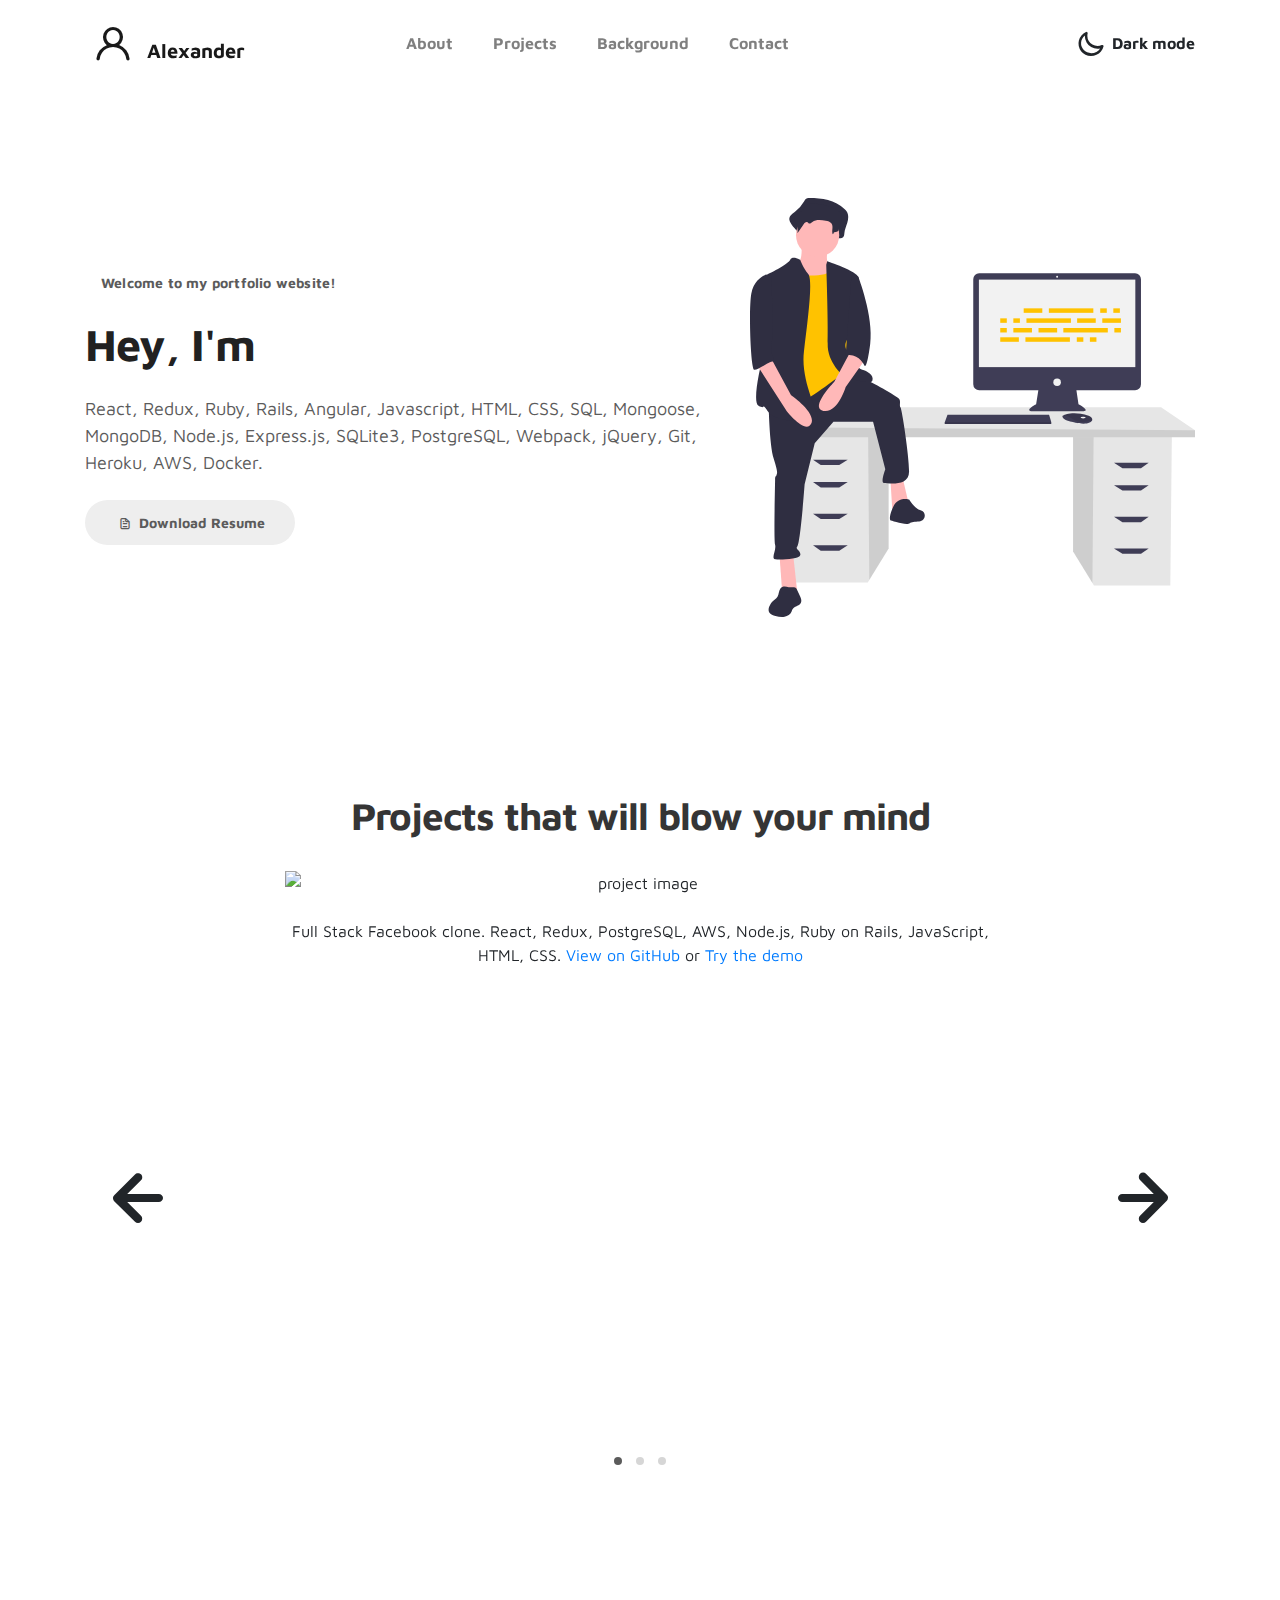
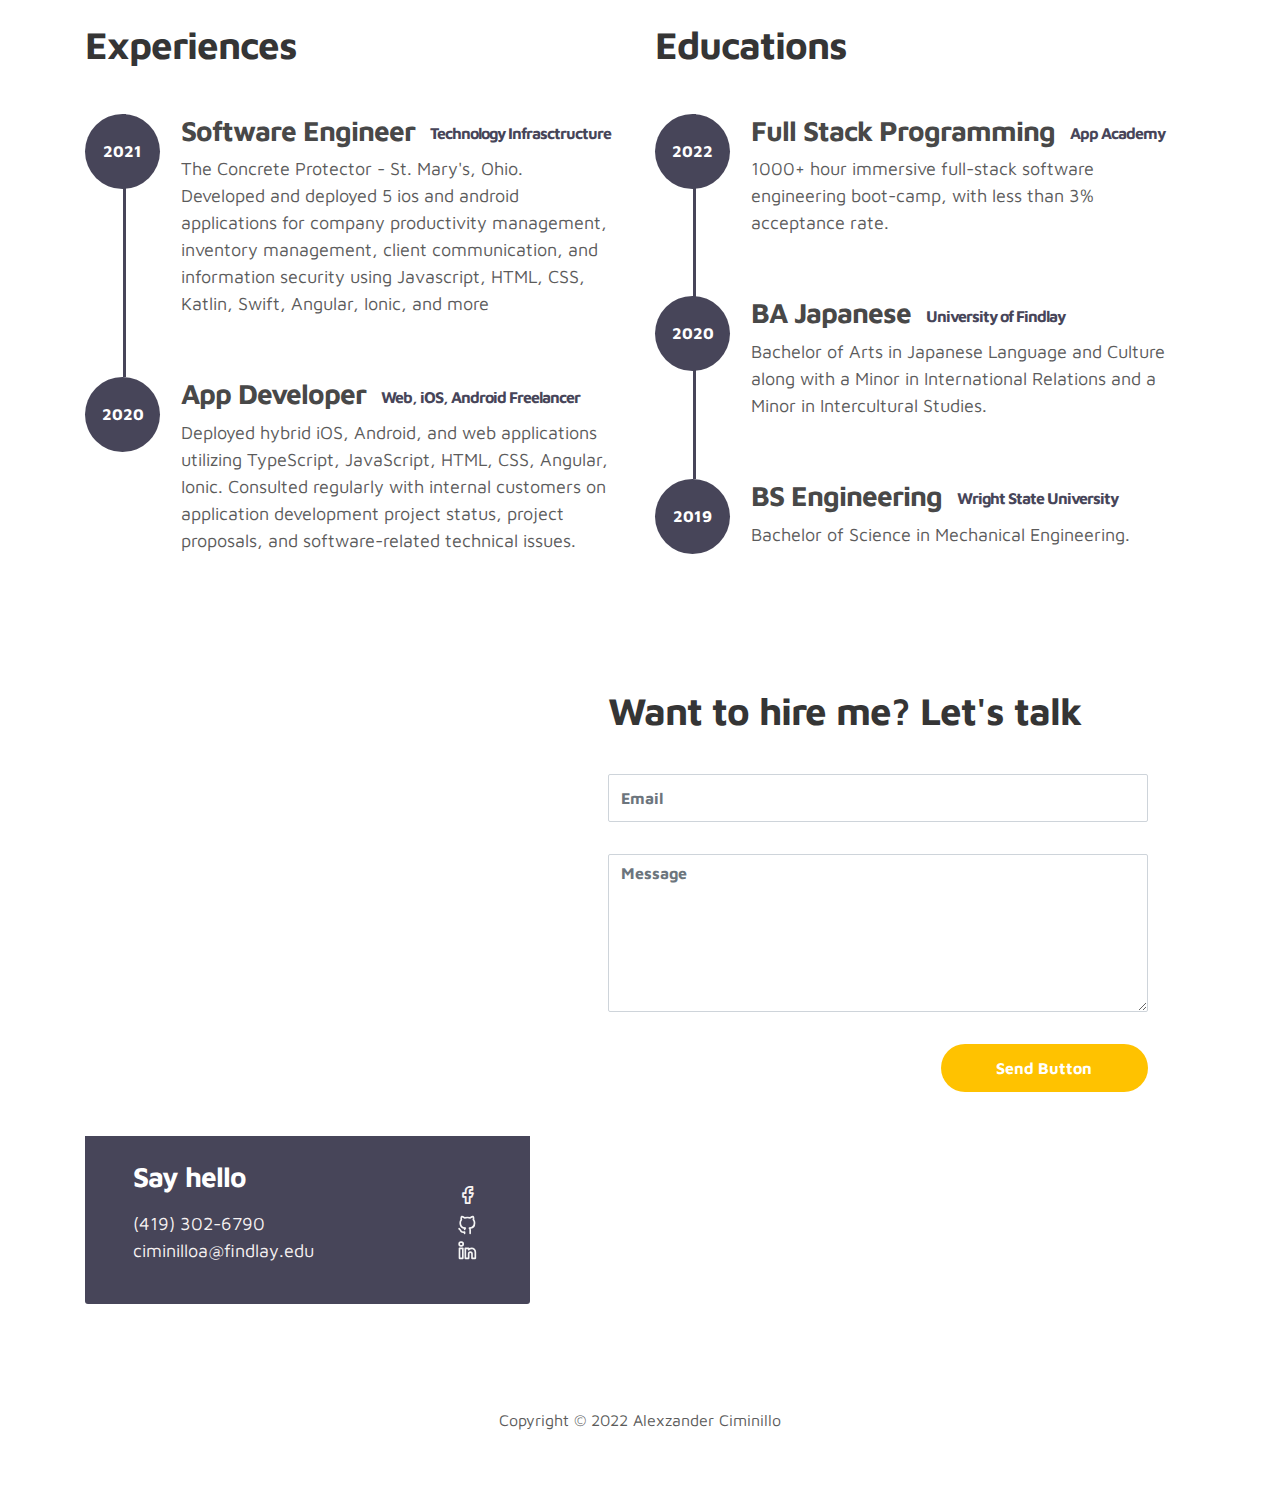
==== index.html @ b93c97e0 "Added resume" ====
<!doctype html>
<html lang="en">
  <head>
    <meta charset="utf-8">
    <meta name="viewport" content="width=device-width, initial-scale=1, shrink-to-fit=no">
    <meta name="description" content="">
    <meta name="author" content="">

    <title>Alex Ciminillo Full Stack Software Engineer</title>

    <link rel="stylesheet" href="css/bootstrap.min.css">
    <link rel="stylesheet" href="css/unicons.css">
    <link rel="stylesheet" href="css/owl.carousel.min.css">
    <link rel="stylesheet" href="css/owl.theme.default.min.css">

    <!-- MAIN STYLE -->
    <link rel="stylesheet" href="css/tooplate-style.css">
    
<!--

Tooplate 2115 Marvel

https://www.tooplate.com/view/2115-marvel

-->
  </head>
  <body>

    <!-- MENU -->
    <nav class="navbar navbar-expand-sm navbar-light">
        <div class="container">
            <a class="navbar-brand" href="index.html"><i class='uil uil-user'></i> Alexander</a>

            <button class="navbar-toggler" type="button" data-toggle="collapse" data-target="#navbarNav" aria-controls="navbarNav" aria-expanded="false"
                aria-label="Toggle navigation">
                <span class="navbar-toggler-icon"></span>
                <span class="navbar-toggler-icon"></span>
                <span class="navbar-toggler-icon"></span>
            </button>

            <div class="collapse navbar-collapse" id="navbarNav">
                <ul class="navbar-nav mx-auto">
                    <li class="nav-item">
                        <a href="#about" class="nav-link"><span data-hover="About">About</span></a>
                    </li>
                    <li class="nav-item">
                        <a href="#project" class="nav-link"><span data-hover="Projects">Projects</span></a>
                    </li>
                    <li class="nav-item">
                        <a href="#resume" class="nav-link"><span data-hover="Background">Background</span></a>
                    </li>
                    <li class="nav-item">
                        <a href="#contact" class="nav-link"><span data-hover="Contact">Contact</span></a>
                    </li>
                </ul>

                <ul class="navbar-nav ml-lg-auto">
                    <div class="ml-lg-4">
                      <div  class="color-mode d-lg-flex justify-content-center align-items-center">
                        <i class="color-mode-icon"></i>
                        <span id="color-mode-text">Dark mode</span>
                      </div>
                    </div>
                </ul>
            </div>
        </div>
    </nav>

    <!-- ABOUT -->
    <section class="about full-screen d-lg-flex justify-content-center align-items-center" id="about">
        <div class="container">
            <div class="row">
                
                <div class="col-lg-7 col-md-12 col-12 d-flex align-items-center">
                    <div class="about-text">
                        <small class="small-text">Welcome to <span class="mobile-block">my portfolio website!</span></small>
                        <h1 class="animated animated-text">
                            <span class="mr-2">Hey, I'm</span>
                                <div class="animated-info">
                                    <span class="animated-item">Alexzander Ciminillo</span>
                                    <span class="animated-item">Software Engineer</span>
                                    <span class="animated-item">App Developer</span>
                                    <span class="animated-item">Full Stack</span>
                                </div>
                        </h1>

                        <p>React, Redux, Ruby, Rails, Angular, Javascript, HTML, CSS, SQL, Mongoose, MongoDB, Node.js, Express.js, SQLite3, PostgreSQL, Webpack, jQuery, Git, Heroku, AWS, Docker.</p>
                        
                        <div class="custom-btn-group mt-4">
                          <a href="https://drive.google.com/uc?export=download&id=1bitLEeStjbCLiDE1j7fvafGtCou4t-L4" class="btn mr-lg-2 custom-btn"><i class='uil uil-file-alt'></i> Download Resume</a>
                          <!-- <a href="#contact" class="btn custom-btn custom-btn-bg custom-btn-link">Get a free quote</a> -->
                        </div>
                    </div>
                </div>

                <div class="col-lg-5 col-md-12 col-12">
                    <div class="about-image svg">
                        <img src="images/undraw/undraw_feeling_proud_qne1.svg" class="img-fluid" alt="svg image">
                    </div>
                </div>

            </div>
        </div>
    </section>

    <!-- PROJECTS -->
    <section class="project py-5" id="project">
        <div class="container">
                
                <div class="row">
                  <div class="col-lg-11 text-center mx-auto col-12">

                      <div class="col-lg-8 mx-auto">
                        <h2>Projects that will blow your mind</h2>
                        <br>
                      </div>

                      <div class="owl-carousel owl-theme">
                        <div class="item">
                          <div class="project-info">
                            <div class="img-fluid" >
                              <img src="images/project/freebookdemo.gif" class="img-size" alt="project image">
                              <br>
                              <div class="img-text-size" >Full Stack Facebook clone. React, Redux, PostgreSQL, 
                                AWS, Node.js, Ruby on Rails, JavaScript, HTML, CSS. 
                                <a target="_blank" href="https://github.com/alex-ciminillo/freeBook" >View on GitHub</a> or 
                                <a target="_blank" href="https://free--book.herokuapp.com/" >Try the demo</a>
                              </div>
                            </div>
                          </div>
                        </div>

                        <div class="item">
                          <div class="project-info">
                            <div class="img-fluid" >
                              <img src="images/project/towerdreamsdemo.gif" class="img-size" alt="project image">
                              <br>
                              <div class="img-text-size" >Vanilla JavaScript Language Learning Game. JavaScript,
                                 HTML, CSS, Canvas API, Webpack, NPM. 
                                <a target="_blank" href="https://github.com/alex-ciminillo/tower_of_dreams" >View on GitHub</a> or 
                                <a target="_blank" href="https://alex-ciminillo.github.io/tower_of_dreams/" >Try the demo</a>
                              </div>
                            </div>
                          </div>
                        </div>

                        <div class="item">
                          <div class="project-info">
                            <div class="img-fluid" >
                              <img src="images/project/flipupdemo.gif" class="img-size" alt="project image">
                              <br>
                              <div class="img-text-size" >Competitive Multiplayer Flash Card Learning Platform. Mongoose, MongoDB, Express.js, Node.js, Validator.js,
                                JavaScript, React, Redux, HTML, CSS. 
                                <a target="_blank" href="https://github.com/amandac3600/Flip_Up" >View on GitHub</a> or 
                                <a target="_blank" href="https://flipup.herokuapp.com/#/" >Try the demo</a>
                              </div>
                            </div>
                          </div>
                        </div>

                
                      </div>

                  </div>
                </div>
        </div>
    </section>

    <!-- FEATURES -->
    <section class="resume py-5 d-lg-flex justify-content-center align-items-center" id="resume">
        <div class="container">
            <div class="row">

                <div class="col-lg-6 col-12">
                  <h2 class="mb-4">Experiences</h2>

                    <div class="timeline">
                        <div class="timeline-wrapper">
                             <div class="timeline-yr">
                                  <span>2021</span>
                             </div>
                             <div class="timeline-info">
                                  <h3><span>Software Engineer</span><small>Technology Infrasctructure</small></h3>
                                  <p>The Concrete Protector - St. Mary's, Ohio. <br> Developed and deployed 5 
                                    ios and android applications for company productivity management, 
                                    inventory management, client communication, and information security 
                                    using  Javascript, HTML, CSS, Katlin, Swift, Angular, Ionic, and more</p>
                             </div>
                        </div>

                        <div class="timeline-wrapper">
                            <div class="timeline-yr">
                                <span>2020</span>
                            </div>
                            <div class="timeline-info">
                                <h3><span>App Developer</span><small>Web, iOS, Android Freelancer</small></h3>
                                <p>Deployed hybrid iOS, Android, and web applications utilizing TypeScript, JavaScript, HTML, CSS,
                                Angular, Ionic. Consulted regularly with internal customers on application development project status, 
                                project proposals, and software-related technical issues.</p>
                            </div>
                        </div>
                    </div>
                </div>

                <div class="col-lg-6 col-12">
                  <h2 class="mb-4 mobile-mt-2">Educations</h2>

                    <div class="timeline">
                        <div class="timeline-wrapper">
                             <div class="timeline-yr">
                                  <span>2022</span>
                             </div>
                             <div class="timeline-info">
                                  <h3><span>Full Stack Programming</span><small>App Academy</small></h3>
                                  <p>1000+ hour immersive full-stack software engineering boot-camp, with less than 3% acceptance rate.</p>
                             </div>
                        </div>

                        <div class="timeline-wrapper">
                            <div class="timeline-yr">
                                <span>2020</span>
                            </div>
                            <div class="timeline-info">
                                <h3><span>BA Japanese</span><small>University of Findlay</small></h3>
                                <p>Bachelor of Arts in Japanese Language and Culture along with a Minor in International Relations and a Minor in Intercultural Studies.</p>
                            </div>
                        </div>
                        
                        <div class="timeline-wrapper">
                            <div class="timeline-yr">
                                <span>2019</span>
                            </div>
                            <div class="timeline-info">
                                <h3><span>BS Engineering</span><small>Wright State University</small></h3>
                                <p>Bachelor of Science in Mechanical Engineering.</p>
                            </div>
                        </div>

                    </div>
                </div>
                
            </div>
        </div>
    </section>

    <!-- CONTACT -->
    <section class="contact py-5" id="contact">
      <div class="container">
        <div class="row">
          
          <div class="col-lg-5 mr-lg-5 col-12">
            <div class="google-map w-100">
              <iframe src="https://www.google.com/maps/embed?pb=!1m18!1m12!1m3!1d96733.38260785858!2d-84.1862214241167!3d40.74182528133059!2m3!1f0!2f0!3f0!3m2!1i1024!2i768!4f13.1!3m3!1m2!1s0x883ef24907782aa3%3A0x70a190adffa629c2!2sLima%2C%20OH!5e0!3m2!1sen!2sus!4v1649203179161!5m2!1sen!2sus" width="600" height="450" style="border:0;" allowfullscreen="" loading="lazy" referrerpolicy="no-referrer-when-downgrade"></iframe>
            </div>

            <div class="contact-info d-flex justify-content-between align-items-center py-4 px-lg-5">
                <div class="contact-info-item">
                  <h3 class="mb-3 text-white">Say hello</h3>
                  <p class="footer-text mb-0">(419) 302-6790</p>
                  <p><a href="mailto:ciminilloa@findlay.edu">ciminilloa@findlay.edu</a></p>
                </div>

                <ul class="social-links">
                     <li><a target="_blank" href="https://www.facebook.com/ACSC.CIMI/" class="uil uil-facebook" data-toggle="tooltip" data-placement="left"></a></li>
                     <li><a target="_blank" href="https://github.com/alex-ciminillo" ><img class="my-uil" src="images/project/github.svg" ></a></li>
                     <li><a target="_blank" href="https://www.linkedin.com/in/alexzander-ciminillo/" ><img class="my-uil" src="images/project/linkediniconscout.svg" ></a></li>
                </ul>
            </div>
          </div>

          <div class="col-lg-6 col-12">
            <div class="contact-form">
              <h2 class="mb-4">Want to hire me? Let's talk</h2>

              <form action="https://postmail.invotes.com/send"
              method="post" id="email_form">
                <div class="row">

                  <div class="col-12">
                    <input type="email" class="form-control" name="subject" placeholder="Email" id="email">
                  </div>

                  <div class="col-12">
                    <textarea name="text" rows="6" class="form-control" id="message" placeholder="Message"></textarea>
                  </div>
                  <input type="hidden" name="access_token" value="vn3l8tb3bnvul1504thwvypn" />
                  <input type="hidden" name="success_url" value="https://alex-ciminillo.github.io/" />
                  <input type="hidden" name="error_url" value="https://alex-ciminillo.github.io/" />
   
                  <div class="ml-lg-auto col-lg-5 col-12">
                    <input id="submit_form" type="submit" class="form-control submit-btn" value="Send Button">
                  </div>
                </div>
              </form>
            </div>
          </div>

        </div>
      </div>
    </section>

    <!-- FOOTER -->
     <footer class="footer py-5">
          <div class="container">
               <div class="row">

                    <div class="col-lg-12 col-12">                                
                        <p class="copyright-text text-center">Copyright &copy; 2022 Alexzander Ciminillo</p>
                    </div>
                    
               </div>
          </div>
     </footer>

    <script src="js/jquery-3.3.1.min.js"></script>
    <script src="js/popper.min.js"></script>
    <script src="js/bootstrap.min.js"></script>
    <script src="js/Headroom.js"></script>
    <script src="js/jQuery.headroom.js"></script>
    <script src="js/owl.carousel.min.js"></script>
    <script src="js/smoothscroll.js"></script>
    <script src="js/custom.js"></script>

  </body>
</html>
---- css/unicons.css ----
@font-face {
  font-family: 'unicons';
  src: url('../font/unicons.eot?42479262');
  src: url('../font/unicons.eot?42479262#iefix') format('embedded-opentype'),
       url('../font/unicons.woff2?42479262') format('woff2'),
       url('../font/unicons.woff?42479262') format('woff'),
       url('../font/unicons.ttf?42479262') format('truetype'),
       url('../font/unicons.svg?42479262#unicons') format('svg');
  font-weight: normal;
  font-style: normal;
}
/* Chrome hack: SVG is rendered more smooth in Windozze. 100% magic, uncomment if you need it. */
/* Note, that will break hinting! In other OS-es font will be not as sharp as it could be */
/*
@media screen and (-webkit-min-device-pixel-ratio:0) {
  @font-face {
    font-family: 'unicons';
    src: url('../font/unicons.svg?42479262#unicons') format('svg');
  }
}
*/
 
 [class^="uil-"]:before, [class*=" uil-"]:before {
  font-family: "unicons";
  font-style: normal;
  font-weight: normal;
  speak: none;
 
  display: inline-block;
  text-decoration: inherit;
  width: 1em;
  margin-right: .2em;
  text-align: center;
  /* opacity: .8; */
 
  /* For safety - reset parent styles, that can break glyph codes*/
  font-variant: normal;
  text-transform: none;
 
  /* fix buttons height, for twitter bootstrap */
  line-height: 1em;
 
  /* Animation center compensation - margins should be symmetric */
  /* remove if not needed */
  margin-left: .2em;
 
  /* you can be more comfortable with increased icons size */
  /* font-size: 120%; */
 
  /* Font smoothing. That was taken from TWBS */
  -webkit-font-smoothing: antialiased;
  -moz-osx-font-smoothing: grayscale;
 
  /* Uncomment for 3D effect */
  /* text-shadow: 1px 1px 1px rgba(127, 127, 127, 0.3); */
}
 
.uil-abacus:before { content: '\e800'; } /* '' */
.uil-accessible-icon-alt:before { content: '\e801'; } /* '' */
.uil-adjust-alt:before { content: '\e802'; } /* '' */
.uil-adjust-circle:before { content: '\e803'; } /* '' */
.uil-adjust-half:before { content: '\e804'; } /* '' */
.uil-adjust:before { content: '\e805'; } /* '' */
.uil-airplay:before { content: '\e806'; } /* '' */
.uil-align-alt:before { content: '\e807'; } /* '' */
.uil-align-center-alt:before { content: '\e808'; } /* '' */
.uil-align-center-h:before { content: '\e809'; } /* '' */
.uil-align-center-justify:before { content: '\e80a'; } /* '' */
.uil-align-center-v:before { content: '\e80b'; } /* '' */
.uil-align-center:before { content: '\e80c'; } /* '' */
.uil-align-justify:before { content: '\e80d'; } /* '' */
.uil-align-left-justify:before { content: '\e80e'; } /* '' */
.uil-align-left:before { content: '\e80f'; } /* '' */
.uil-align-letter-right:before { content: '\e810'; } /* '' */
.uil-align-right-justify:before { content: '\e811'; } /* '' */
.uil-align-right:before { content: '\e812'; } /* '' */
.uil-align:before { content: '\e813'; } /* '' */
.uil-ambulance:before { content: '\e814'; } /* '' */
.uil-analysis:before { content: '\e815'; } /* '' */
.uil-analytics:before { content: '\e816'; } /* '' */
.uil-anchor:before { content: '\e817'; } /* '' */
.uil-android-phone-slash:before { content: '\e818'; } /* '' */
.uil-angle-double-down:before { content: '\e819'; } /* '' */
.uil-angle-double-left:before { content: '\e81a'; } /* '' */
.uil-angle-double-right:before { content: '\e81b'; } /* '' */
.uil-angle-double-up:before { content: '\e81c'; } /* '' */
.uil-angle-down:before { content: '\e81d'; } /* '' */
.uil-angle-left:before { content: '\e81e'; } /* '' */
.uil-angle-right-b:before { content: '\e81f'; } /* '' */
.uil-angle-right:before { content: '\e820'; } /* '' */
.uil-angle-up:before { content: '\e821'; } /* '' */
.uil-annoyed-alt:before { content: '\e822'; } /* '' */
.uil-annoyed:before { content: '\e823'; } /* '' */
.uil-apps:before { content: '\e824'; } /* '' */
.uil-archive-alt:before { content: '\e825'; } /* '' */
.uil-archive:before { content: '\e826'; } /* '' */
.uil-arrow-break:before { content: '\e827'; } /* '' */
.uil-arrow-circle-down:before { content: '\e828'; } /* '' */
.uil-arrow-circle-left:before { content: '\e829'; } /* '' */
.uil-arrow-circle-right:before { content: '\e82a'; } /* '' */
.uil-arrow-circle-up:before { content: '\e82b'; } /* '' */
.uil-arrow-compress-h:before { content: '\e82c'; } /* '' */
.uil-arrow-down-left:before { content: '\e82d'; } /* '' */
.uil-arrow-down-right:before { content: '\e82e'; } /* '' */
.uil-arrow-down:before { content: '\e82f'; } /* '' */
.uil-arrow-from-right:before { content: '\e830'; } /* '' */
.uil-arrow-from-top:before { content: '\e831'; } /* '' */
.uil-arrow-growth:before { content: '\e832'; } /* '' */
.uil-arrow-left:before { content: '\e833'; } /* '' */
.uil-arrow-random:before { content: '\e834'; } /* '' */
.uil-arrow-resize-diagonal:before { content: '\e835'; } /* '' */
.uil-arrow-right:before { content: '\e836'; } /* '' */
.uil-arrow-to-bottom:before { content: '\e837'; } /* '' */
.uil-arrow-to-right:before { content: '\e838'; } /* '' */
.uil-arrow-up-left:before { content: '\e839'; } /* '' */
.uil-arrow-up-right:before { content: '\e83a'; } /* '' */
.uil-arrow-up:before { content: '\e83b'; } /* '' */
.uil-arrows-h-alt:before { content: '\e83c'; } /* '' */
.uil-arrows-h:before { content: '\e83d'; } /* '' */
.uil-arrows-left-down:before { content: '\e83e'; } /* '' */
.uil-arrows-maximize:before { content: '\e83f'; } /* '' */
.uil-arrows-merge:before { content: '\e840'; } /* '' */
.uil-arrows-resize-h:before { content: '\e841'; } /* '' */
.uil-arrows-resize-v:before { content: '\e842'; } /* '' */
.uil-arrows-resize:before { content: '\e843'; } /* '' */
.uil-arrows-right-down:before { content: '\e844'; } /* '' */
.uil-arrows-shrink-h:before { content: '\e845'; } /* '' */
.uil-arrows-shrink-v:before { content: '\e846'; } /* '' */
.uil-arrows-up-right:before { content: '\e847'; } /* '' */
.uil-arrows-v-alt:before { content: '\e848'; } /* '' */
.uil-arrows-v:before { content: '\e849'; } /* '' */
.uil-at:before { content: '\e84a'; } /* '' */
.uil-atm-card:before { content: '\e84b'; } /* '' */
.uil-atom:before { content: '\e84c'; } /* '' */
.uil-auto-flash:before { content: '\e84d'; } /* '' */
.uil-award-alt:before { content: '\e84e'; } /* '' */
.uil-award:before { content: '\e84f'; } /* '' */
.uil-baby-carriage:before { content: '\e850'; } /* '' */
.uil-backpack:before { content: '\e851'; } /* '' */
.uil-backspace:before { content: '\e852'; } /* '' */
.uil-backward:before { content: '\e853'; } /* '' */
.uil-bag-alt:before { content: '\e854'; } /* '' */
.uil-bag-slash:before { content: '\e855'; } /* '' */
.uil-bag:before { content: '\e856'; } /* '' */
.uil-ball:before { content: '\e857'; } /* '' */
.uil-ban:before { content: '\e858'; } /* '' */
.uil-bars:before { content: '\e859'; } /* '' */
.uil-basketball-hoop:before { content: '\e85a'; } /* '' */
.uil-basketball:before { content: '\e85b'; } /* '' */
.uil-battery-bolt:before { content: '\e85c'; } /* '' */
.uil-battery-empty:before { content: '\e85d'; } /* '' */
.uil-bed-double:before { content: '\e85e'; } /* '' */
.uil-bed:before { content: '\e85f'; } /* '' */
.uil-bell-school:before { content: '\e860'; } /* '' */
.uil-bell-slash:before { content: '\e861'; } /* '' */
.uil-bill:before { content: '\e862'; } /* '' */
.uil-bitcoin-circle:before { content: '\e863'; } /* '' */
.uil-bitcoin:before { content: '\e864'; } /* '' */
.uil-bluetooth-b:before { content: '\e865'; } /* '' */
.uil-bolt-alt:before { content: '\e866'; } /* '' */
.uil-bolt-slash:before { content: '\e867'; } /* '' */
.uil-bolt:before { content: '\e868'; } /* '' */
.uil-book-alt:before { content: '\e869'; } /* '' */
.uil-book-medical:before { content: '\e86a'; } /* '' */
.uil-book-open:before { content: '\e86b'; } /* '' */
.uil-book-reader:before { content: '\e86c'; } /* '' */
.uil-book:before { content: '\e86d'; } /* '' */
.uil-bookmark-full:before { content: '\e86e'; } /* '' */
.uil-bookmark:before { content: '\e86f'; } /* '' */
.uil-books:before { content: '\e870'; } /* '' */
.uil-boombox:before { content: '\e871'; } /* '' */
.uil-border-alt:before { content: '\e872'; } /* '' */
.uil-border-bottom:before { content: '\e873'; } /* '' */
.uil-border-clear:before { content: '\e874'; } /* '' */
.uil-border-horizontal:before { content: '\e875'; } /* '' */
.uil-border-inner:before { content: '\e876'; } /* '' */
.uil-border-left:before { content: '\e877'; } /* '' */
.uil-border-out:before { content: '\e878'; } /* '' */
.uil-border-right:before { content: '\e879'; } /* '' */
.uil-border-top:before { content: '\e87a'; } /* '' */
.uil-border-vertical:before { content: '\e87b'; } /* '' */
.uil-box:before { content: '\e87c'; } /* '' */
.uil-briefcase-alt:before { content: '\e87d'; } /* '' */
.uil-briefcase:before { content: '\e87e'; } /* '' */
.uil-bright:before { content: '\e87f'; } /* '' */
.uil-brightness-empty:before { content: '\e880'; } /* '' */
.uil-brightness-half:before { content: '\e881'; } /* '' */
.uil-brightness-low:before { content: '\e882'; } /* '' */
.uil-brightness-minus:before { content: '\e883'; } /* '' */
.uil-brightness-plus:before { content: '\e884'; } /* '' */
.uil-brightness:before { content: '\e885'; } /* '' */
.uil-bring-bottom:before { content: '\e886'; } /* '' */
.uil-bring-front:before { content: '\e887'; } /* '' */
.uil-brush-alt:before { content: '\e888'; } /* '' */
.uil-bug:before { content: '\e889'; } /* '' */
.uil-building:before { content: '\e88a'; } /* '' */
.uil-bullseye:before { content: '\e88b'; } /* '' */
.uil-bus-alt:before { content: '\e88c'; } /* '' */
.uil-bus-school:before { content: '\e88d'; } /* '' */
.uil-bus:before { content: '\e88e'; } /* '' */
.uil-calcualtor:before { content: '\e88f'; } /* '' */
.uil-calculator-alt:before { content: '\e890'; } /* '' */
.uil-calendar-alt:before { content: '\e891'; } /* '' */
.uil-calendar-slash:before { content: '\e892'; } /* '' */
.uil-calender:before { content: '\e893'; } /* '' */
.uil-calling:before { content: '\e894'; } /* '' */
.uil-camera-plus:before { content: '\e895'; } /* '' */
.uil-camera-slash:before { content: '\e896'; } /* '' */
.uil-camera:before { content: '\e897'; } /* '' */
.uil-cancel:before { content: '\e898'; } /* '' */
.uil-capsule:before { content: '\e899'; } /* '' */
.uil-capture:before { content: '\e89a'; } /* '' */
.uil-car-sideview:before { content: '\e89b'; } /* '' */
.uil-car-slash:before { content: '\e89c'; } /* '' */
.uil-car-wash:before { content: '\e89d'; } /* '' */
.uil-car:before { content: '\e89e'; } /* '' */
.uil-card-atm:before { content: '\e89f'; } /* '' */
.uil-caret-right:before { content: '\e8a0'; } /* '' */
.uil-cart:before { content: '\e8a1'; } /* '' */
.uil-cell:before { content: '\e8a2'; } /* '' */
.uil-celsius:before { content: '\e8a3'; } /* '' */
.uil-chart-bar-alt:before { content: '\e8a4'; } /* '' */
.uil-chart-bar:before { content: '\e8a5'; } /* '' */
.uil-chart-down:before { content: '\e8a6'; } /* '' */
.uil-chart-growth-alt:before { content: '\e8a7'; } /* '' */
.uil-chart-growth:before { content: '\e8a8'; } /* '' */
.uil-chart-line:before { content: '\e8a9'; } /* '' */
.uil-chart-pie-alt:before { content: '\e8aa'; } /* '' */
.uil-chart-pie:before { content: '\e8ab'; } /* '' */
.uil-chart:before { content: '\e8ac'; } /* '' */
.uil-chat-bubble-user:before { content: '\e8ad'; } /* '' */
.uil-chat-info:before { content: '\e8ae'; } /* '' */
.uil-chat:before { content: '\e8af'; } /* '' */
.uil-check-circle:before { content: '\e8b0'; } /* '' */
.uil-check-square:before { content: '\e8b1'; } /* '' */
.uil-check:before { content: '\e8b2'; } /* '' */
.uil-circle-layer:before { content: '\e8b3'; } /* '' */
.uil-circle:before { content: '\e8b4'; } /* '' */
.uil-circuit:before { content: '\e8b5'; } /* '' */
.uil-clapper-board:before { content: '\e8b6'; } /* '' */
.uil-clipboard-alt:before { content: '\e8b7'; } /* '' */
.uil-clipboard-blank:before { content: '\e8b8'; } /* '' */
.uil-clipboard-notes:before { content: '\e8b9'; } /* '' */
.uil-clipboard:before { content: '\e8ba'; } /* '' */
.uil-clock-eight:before { content: '\e8bb'; } /* '' */
.uil-clock-five:before { content: '\e8bc'; } /* '' */
.uil-clock-nine:before { content: '\e8bd'; } /* '' */
.uil-clock-seven:before { content: '\e8be'; } /* '' */
.uil-clock-ten:before { content: '\e8bf'; } /* '' */
.uil-clock-three:before { content: '\e8c0'; } /* '' */
.uil-clock-two:before { content: '\e8c1'; } /* '' */
.uil-clock:before { content: '\e8c2'; } /* '' */
.uil-closed-captioning:before { content: '\e8c3'; } /* '' */
.uil-cloud-block:before { content: '\e8c4'; } /* '' */
.uil-cloud-bookmark:before { content: '\e8c5'; } /* '' */
.uil-cloud-check:before { content: '\e8c6'; } /* '' */
.uil-cloud-computing:before { content: '\e8c7'; } /* '' */
.uil-cloud-data-connection:before { content: '\e8c8'; } /* '' */
.uil-cloud-database-tree:before { content: '\e8c9'; } /* '' */
.uil-cloud-download:before { content: '\e8ca'; } /* '' */
.uil-cloud-drizzle:before { content: '\e8cb'; } /* '' */
.uil-cloud-exclamation:before { content: '\e8cc'; } /* '' */
.uil-cloud-hail:before { content: '\e8cd'; } /* '' */
.uil-cloud-heart:before { content: '\e8ce'; } /* '' */
.uil-cloud-info:before { content: '\e8cf'; } /* '' */
.uil-cloud-lock:before { content: '\e8d0'; } /* '' */
.uil-cloud-meatball:before { content: '\e8d1'; } /* '' */
.uil-cloud-moon-hail:before { content: '\e8d2'; } /* '' */
.uil-cloud-moon-meatball:before { content: '\e8d3'; } /* '' */
.uil-cloud-moon-rain:before { content: '\e8d4'; } /* '' */
.uil-cloud-moon-showers:before { content: '\e8d5'; } /* '' */
.uil-cloud-moon:before { content: '\e8d6'; } /* '' */
.uil-cloud-question:before { content: '\e8d7'; } /* '' */
.uil-cloud-rain-sun:before { content: '\e8d8'; } /* '' */
.uil-cloud-rain:before { content: '\e8d9'; } /* '' */
.uil-cloud-redo:before { content: '\e8da'; } /* '' */
.uil-cloud-set:before { content: '\e8db'; } /* '' */
.uil-cloud-share:before { content: '\e8dc'; } /* '' */
.uil-cloud-shield:before { content: '\e8dd'; } /* '' */
.uil-cloud-showers-alt:before { content: '\e8de'; } /* '' */
.uil-cloud-showers-heavy:before { content: '\e8df'; } /* '' */
.uil-cloud-showers:before { content: '\e8e0'; } /* '' */
.uil-cloud-slash:before { content: '\e8e1'; } /* '' */
.uil-cloud-sun-hail:before { content: '\e8e2'; } /* '' */
.uil-cloud-sun-meatball:before { content: '\e8e3'; } /* '' */
.uil-cloud-sun-rain-alt:before { content: '\e8e4'; } /* '' */
.uil-cloud-sun-rain:before { content: '\e8e5'; } /* '' */
.uil-cloud-sun-tear:before { content: '\e8e6'; } /* '' */
.uil-cloud-sun:before { content: '\e8e7'; } /* '' */
.uil-cloud-times:before { content: '\e8e8'; } /* '' */
.uil-cloud-unlock:before { content: '\e8e9'; } /* '' */
.uil-cloud-upload:before { content: '\e8ea'; } /* '' */
.uil-cloud-wifi:before { content: '\e8eb'; } /* '' */
.uil-cloud-wind:before { content: '\e8ec'; } /* '' */
.uil-cloud:before { content: '\e8ed'; } /* '' */
.uil-clouds:before { content: '\e8ee'; } /* '' */
.uil-club:before { content: '\e8ef'; } /* '' */
.uil-code:before { content: '\e8f0'; } /* '' */
.uil-coffee:before { content: '\e8f1'; } /* '' */
.uil-cog:before { content: '\e8f2'; } /* '' */
.uil-coins:before { content: '\e8f3'; } /* '' */
.uil-columns:before { content: '\e8f4'; } /* '' */
.uil-comment-alt-block:before { content: '\e8f5'; } /* '' */
.uil-comment-alt-chart-lines:before { content: '\e8f6'; } /* '' */
.uil-comment-alt-check:before { content: '\e8f7'; } /* '' */
.uil-comment-alt-dots:before { content: '\e8f8'; } /* '' */
.uil-comment-alt-download:before { content: '\e8f9'; } /* '' */
.uil-comment-alt-edit:before { content: '\e8fa'; } /* '' */
.uil-comment-alt-exclamation:before { content: '\e8fb'; } /* '' */
.uil-comment-alt-heart:before { content: '\e8fc'; } /* '' */
.uil-comment-alt-image:before { content: '\e8fd'; } /* '' */
.uil-comment-alt-info:before { content: '\e8fe'; } /* '' */
.uil-comment-alt-lines:before { content: '\e8ff'; } /* '' */
.uil-comment-alt-lock:before { content: '\e900'; } /* '' */
.uil-comment-alt-medical:before { content: '\e901'; } /* '' */
.uil-comment-alt-message:before { content: '\e902'; } /* '' */
.uil-comment-alt-notes:before { content: '\e903'; } /* '' */
.uil-comment-alt-plus:before { content: '\e904'; } /* '' */
.uil-comment-alt-question:before { content: '\e905'; } /* '' */
.uil-comment-alt-redo:before { content: '\e906'; } /* '' */
.uil-comment-alt-search:before { content: '\e907'; } /* '' */
.uil-comment-alt-share:before { content: '\e908'; } /* '' */
.uil-comment-alt-shield:before { content: '\e909'; } /* '' */
.uil-comment-alt-upload:before { content: '\e90a'; } /* '' */
.uil-comment-alt-verify:before { content: '\e90b'; } /* '' */
.uil-comment-alt:before { content: '\e90c'; } /* '' */
.uil-comment-block:before { content: '\e90d'; } /* '' */
.uil-comment-chart-line:before { content: '\e90e'; } /* '' */
.uil-comment-check:before { content: '\e90f'; } /* '' */
.uil-comment-dots:before { content: '\e910'; } /* '' */
.uil-comment-download:before { content: '\e911'; } /* '' */
.uil-comment-edit:before { content: '\e912'; } /* '' */
.uil-comment-exclamation:before { content: '\e913'; } /* '' */
.uil-comment-heart:before { content: '\e914'; } /* '' */
.uil-comment-image:before { content: '\e915'; } /* '' */
.uil-comment-info-alt:before { content: '\e916'; } /* '' */
.uil-comment-info:before { content: '\e917'; } /* '' */
.uil-comment-lines:before { content: '\e918'; } /* '' */
.uil-comment-lock:before { content: '\e919'; } /* '' */
.uil-comment-medical:before { content: '\e91a'; } /* '' */
.uil-comment-message:before { content: '\e91b'; } /* '' */
.uil-comment-notes:before { content: '\e91c'; } /* '' */
.uil-comment-plus:before { content: '\e91d'; } /* '' */
.uil-comment-question:before { content: '\e91e'; } /* '' */
.uil-comment-redo:before { content: '\e91f'; } /* '' */
.uil-comment-search:before { content: '\e920'; } /* '' */
.uil-comment-share:before { content: '\e921'; } /* '' */
.uil-comment-shield:before { content: '\e922'; } /* '' */
.uil-comment-slash:before { content: '\e923'; } /* '' */
.uil-comment-upload:before { content: '\e924'; } /* '' */
.uil-comment-verify:before { content: '\e925'; } /* '' */
.uil-comment:before { content: '\e926'; } /* '' */
.uil-comments-alt:before { content: '\e927'; } /* '' */
.uil-comments:before { content: '\e928'; } /* '' */
.uil-commnet-alt-slash:before { content: '\e929'; } /* '' */
.uil-compact-disc:before { content: '\e92a'; } /* '' */
.uil-compass:before { content: '\e92b'; } /* '' */
.uil-compress-alt-left:before { content: '\e92c'; } /* '' */
.uil-compress-alt:before { content: '\e92d'; } /* '' */
.uil-compress-arrows:before { content: '\e92e'; } /* '' */
.uil-compress-lines:before { content: '\e92f'; } /* '' */
.uil-compress-point:before { content: '\e930'; } /* '' */
.uil-compress-v:before { content: '\e931'; } /* '' */
.uil-compress:before { content: '\e932'; } /* '' */
.uil-computer-mouse:before { content: '\e933'; } /* '' */
.uil-confused:before { content: '\e934'; } /* '' */
.uil-constructor:before { content: '\e935'; } /* '' */
.uil-copy-alt:before { content: '\e936'; } /* '' */
.uil-copy-landscape:before { content: '\e937'; } /* '' */
.uil-copy:before { content: '\e938'; } /* '' */
.uil-copyright:before { content: '\e939'; } /* '' */
.uil-corner-down-left:before { content: '\e93a'; } /* '' */
.uil-corner-down-right-alt:before { content: '\e93b'; } /* '' */
.uil-corner-down-right:before { content: '\e93c'; } /* '' */
.uil-corner-left-down:before { content: '\e93d'; } /* '' */
.uil-corner-right-down:before { content: '\e93e'; } /* '' */
.uil-corner-up-left-alt:before { content: '\e93f'; } /* '' */
.uil-corner-up-left:before { content: '\e940'; } /* '' */
.uil-corner-up-right-alt:before { content: '\e941'; } /* '' */
.uil-corner-up-right:before { content: '\e942'; } /* '' */
.uil-creative-commons-pd-alt:before { content: '\e943'; } /* '' */
.uil-creative-commons-pd:before { content: '\e944'; } /* '' */
.uil-crockery:before { content: '\e945'; } /* '' */
.uil-crop-alt-rotate-left:before { content: '\e946'; } /* '' */
.uil-crop-alt-rotate-right:before { content: '\e947'; } /* '' */
.uil-crop-alt:before { content: '\e948'; } /* '' */
.uil-crosshair-alt:before { content: '\e949'; } /* '' */
.uil-crosshair:before { content: '\e94a'; } /* '' */
.uil-crosshairs:before { content: '\e94b'; } /* '' */
.uil-cube:before { content: '\e94c'; } /* '' */
.uil-data-sharing:before { content: '\e94d'; } /* '' */
.uil-database-alt:before { content: '\e94e'; } /* '' */
.uil-database:before { content: '\e94f'; } /* '' */
.uil-desert:before { content: '\e950'; } /* '' */
.uil-desktop-alt-slash:before { content: '\e951'; } /* '' */
.uil-desktop-alt:before { content: '\e952'; } /* '' */
.uil-desktop-cloud-alt:before { content: '\e953'; } /* '' */
.uil-desktop-slash:before { content: '\e954'; } /* '' */
.uil-desktop:before { content: '\e955'; } /* '' */
.uil-dialpad-alt:before { content: '\e956'; } /* '' */
.uil-dialpad:before { content: '\e957'; } /* '' */
.uil-diamond:before { content: '\e958'; } /* '' */
.uil-diary-alt:before { content: '\e959'; } /* '' */
.uil-diary:before { content: '\e95a'; } /* '' */
.uil-dice-five:before { content: '\e95b'; } /* '' */
.uil-dice-four:before { content: '\e95c'; } /* '' */
.uil-dice-one:before { content: '\e95d'; } /* '' */
.uil-dice-six:before { content: '\e95e'; } /* '' */
.uil-dice-three:before { content: '\e95f'; } /* '' */
.uil-dice-two:before { content: '\e960'; } /* '' */
.uil-direction:before { content: '\e961'; } /* '' */
.uil-directions:before { content: '\e962'; } /* '' */
.uil-dizzy-meh:before { content: '\e963'; } /* '' */
.uil-dna:before { content: '\e964'; } /* '' */
.uil-document-layout-center:before { content: '\e965'; } /* '' */
.uil-document-layout-left:before { content: '\e966'; } /* '' */
.uil-document-layout-right:before { content: '\e967'; } /* '' */
.uil-document:before { content: '\e968'; } /* '' */
.uil-dollar-alt:before { content: '\e969'; } /* '' */
.uil-dollar-sign-alt:before { content: '\e96a'; } /* '' */
.uil-dollar-sign:before { content: '\e96b'; } /* '' */
.uil-down-arrow:before { content: '\e96c'; } /* '' */
.uil-download-alt:before { content: '\e96d'; } /* '' */
.uil-dribbble:before { content: '\e96e'; } /* '' */
.uil-drill:before { content: '\e96f'; } /* '' */
.uil-dropbox:before { content: '\e970'; } /* '' */
.uil-dumbbell:before { content: '\e971'; } /* '' */
.uil-edit-alt:before { content: '\e972'; } /* '' */
.uil-edit:before { content: '\e973'; } /* '' */
.uil-ellipsis-h:before { content: '\e974'; } /* '' */
.uil-ellipsis-v:before { content: '\e975'; } /* '' */
.uil-emoji:before { content: '\e976'; } /* '' */
.uil-enter:before { content: '\e977'; } /* '' */
.uil-entry:before { content: '\e978'; } /* '' */
.uil-envelope-add:before { content: '\e979'; } /* '' */
.uil-envelope-alt:before { content: '\e97a'; } /* '' */
.uil-envelope-block:before { content: '\e97b'; } /* '' */
.uil-envelope-bookmark:before { content: '\e97c'; } /* '' */
.uil-envelope-check:before { content: '\e97d'; } /* '' */
.uil-envelope-download-alt:before { content: '\e97e'; } /* '' */
.uil-envelope-download:before { content: '\e97f'; } /* '' */
.uil-envelope-edit:before { content: '\e980'; } /* '' */
.uil-envelope-exclamation:before { content: '\e981'; } /* '' */
.uil-envelope-heart:before { content: '\e982'; } /* '' */
.uil-envelope-info:before { content: '\e983'; } /* '' */
.uil-envelope-lock:before { content: '\e984'; } /* '' */
.uil-envelope-minus:before { content: '\e985'; } /* '' */
.uil-envelope-open:before { content: '\e986'; } /* '' */
.uil-envelope-question:before { content: '\e987'; } /* '' */
.uil-envelope-receive:before { content: '\e988'; } /* '' */
.uil-envelope-redo:before { content: '\e989'; } /* '' */
.uil-envelope-search:before { content: '\e98a'; } /* '' */
.uil-envelope-send:before { content: '\e98b'; } /* '' */
.uil-envelope-share:before { content: '\e98c'; } /* '' */
.uil-envelope-shield:before { content: '\e98d'; } /* '' */
.uil-envelope-star:before { content: '\e98e'; } /* '' */
.uil-envelope-times:before { content: '\e98f'; } /* '' */
.uil-envelope-upload-alt:before { content: '\e990'; } /* '' */
.uil-envelope-upload:before { content: '\e991'; } /* '' */
.uil-envelope:before { content: '\e992'; } /* '' */
.uil-envelopes:before { content: '\e993'; } /* '' */
.uil-equal-circle:before { content: '\e994'; } /* '' */
.uil-euro-circle:before { content: '\e995'; } /* '' */
.uil-euro:before { content: '\e996'; } /* '' */
.uil-exchange-alt:before { content: '\e997'; } /* '' */
.uil-exchange:before { content: '\e998'; } /* '' */
.uil-exclamation-circle:before { content: '\e999'; } /* '' */
.uil-exclamation-octagon:before { content: '\e99a'; } /* '' */
.uil-exclamation-triangle:before { content: '\e99b'; } /* '' */
.uil-exclude:before { content: '\e99c'; } /* '' */
.uil-exit:before { content: '\e99d'; } /* '' */
.uil-expand-alt:before { content: '\e99e'; } /* '' */
.uil-expand-arrows-alt:before { content: '\e99f'; } /* '' */
.uil-expand-arrows:before { content: '\e9a0'; } /* '' */
.uil-expand-from-corner:before { content: '\e9a1'; } /* '' */
.uil-expand-left:before { content: '\e9a2'; } /* '' */
.uil-export:before { content: '\e9a3'; } /* '' */
.uil-exposure-alt:before { content: '\e9a4'; } /* '' */
.uil-exposure-increase:before { content: '\e9a5'; } /* '' */
.uil-external-link-alt:before { content: '\e9a6'; } /* '' */
.uil-eye-slash:before { content: '\e9a7'; } /* '' */
.uil-eye:before { content: '\e9a8'; } /* '' */
.uil-facebook:before { content: '\e9a9'; } /* '' */
.uil-fahrenheit:before { content: '\e9aa'; } /* '' */
.uil-fast-mail-alt:before { content: '\e9ab'; } /* '' */
.uil-fast-mail:before { content: '\e9ac'; } /* '' */
.uil-favorite:before { content: '\e9ad'; } /* '' */
.uil-feedback:before { content: '\e9ae'; } /* '' */
.uil-file-alt:before { content: '\e9af'; } /* '' */
.uil-file-blank:before { content: '\e9b0'; } /* '' */
.uil-file-block-alt:before { content: '\e9b1'; } /* '' */
.uil-file-bookmark-alt:before { content: '\e9b2'; } /* '' */
.uil-file-check-alt:before { content: '\e9b3'; } /* '' */
.uil-file-check:before { content: '\e9b4'; } /* '' */
.uil-file-contract-dollar:before { content: '\e9b5'; } /* '' */
.uil-file-copy-alt:before { content: '\e9b6'; } /* '' */
.uil-file-download-alt:before { content: '\e9b7'; } /* '' */
.uil-file-download:before { content: '\e9b8'; } /* '' */
.uil-file-edit-alt:before { content: '\e9b9'; } /* '' */
.uil-file-exclamation-alt:before { content: '\e9ba'; } /* '' */
.uil-file-exclamation:before { content: '\e9bb'; } /* '' */
.uil-file-heart:before { content: '\e9bc'; } /* '' */
.uil-file-info-alt:before { content: '\e9bd'; } /* '' */
.uil-file-landscape-alt:before { content: '\e9be'; } /* '' */
.uil-file-landscape:before { content: '\e9bf'; } /* '' */
.uil-file-lanscape-slash:before { content: '\e9c0'; } /* '' */
.uil-file-lock-alt:before { content: '\e9c1'; } /* '' */
.uil-file-medical-alt:before { content: '\e9c2'; } /* '' */
.uil-file-medical:before { content: '\e9c3'; } /* '' */
.uil-file-minus-alt:before { content: '\e9c4'; } /* '' */
.uil-file-minus:before { content: '\e9c5'; } /* '' */
.uil-file-network:before { content: '\e9c6'; } /* '' */
.uil-file-plus-alt:before { content: '\e9c7'; } /* '' */
.uil-file-plus:before { content: '\e9c8'; } /* '' */
.uil-file-question-alt:before { content: '\e9c9'; } /* '' */
.uil-file-question:before { content: '\e9ca'; } /* '' */
.uil-file-redo-alt:before { content: '\e9cb'; } /* '' */
.uil-file-search-alt:before { content: '\e9cc'; } /* '' */
.uil-file-share-alt:before { content: '\e9cd'; } /* '' */
.uil-file-shield-alt:before { content: '\e9ce'; } /* '' */
.uil-file-slash:before { content: '\e9cf'; } /* '' */
.uil-file-times-alt:before { content: '\e9d0'; } /* '' */
.uil-file-times:before { content: '\e9d1'; } /* '' */
.uil-file-upload-alt:before { content: '\e9d2'; } /* '' */
.uil-file-upload:before { content: '\e9d3'; } /* '' */
.uil-file:before { content: '\e9d4'; } /* '' */
.uil-files-landscapes-alt:before { content: '\e9d5'; } /* '' */
.uil-files-landscapes:before { content: '\e9d6'; } /* '' */
.uil-film:before { content: '\e9d7'; } /* '' */
.uil-filter-slash:before { content: '\e9d8'; } /* '' */
.uil-filter:before { content: '\e9d9'; } /* '' */
.uil-flask-potion:before { content: '\e9da'; } /* '' */
.uil-flask:before { content: '\e9db'; } /* '' */
.uil-flip-h-alt:before { content: '\e9dc'; } /* '' */
.uil-flip-h:before { content: '\e9dd'; } /* '' */
.uil-flip-v-alt:before { content: '\e9de'; } /* '' */
.uil-flip-v:before { content: '\e9df'; } /* '' */
.uil-flower:before { content: '\e9e0'; } /* '' */
.uil-focus-add:before { content: '\e9e1'; } /* '' */
.uil-focus-target:before { content: '\e9e2'; } /* '' */
.uil-focus:before { content: '\e9e3'; } /* '' */
.uil-folder-check:before { content: '\e9e4'; } /* '' */
.uil-folder-download:before { content: '\e9e5'; } /* '' */
.uil-folder-exclamation:before { content: '\e9e6'; } /* '' */
.uil-folder-heart:before { content: '\e9e7'; } /* '' */
.uil-folder-info:before { content: '\e9e8'; } /* '' */
.uil-folder-lock:before { content: '\e9e9'; } /* '' */
.uil-folder-medical:before { content: '\e9ea'; } /* '' */
.uil-folder-minus:before { content: '\e9eb'; } /* '' */
.uil-folder-network:before { content: '\e9ec'; } /* '' */
.uil-folder-plus:before { content: '\e9ed'; } /* '' */
.uil-folder-question:before { content: '\e9ee'; } /* '' */
.uil-folder-slash:before { content: '\e9ef'; } /* '' */
.uil-folder-times:before { content: '\e9f0'; } /* '' */
.uil-folder-upload:before { content: '\e9f1'; } /* '' */
.uil-folder:before { content: '\e9f2'; } /* '' */
.uil-food:before { content: '\e9f3'; } /* '' */
.uil-football-american:before { content: '\e9f4'; } /* '' */
.uil-football-ball:before { content: '\e9f5'; } /* '' */
.uil-football:before { content: '\e9f6'; } /* '' */
.uil-forecastcloud-moon-tear:before { content: '\e9f7'; } /* '' */
.uil-forwaded-call:before { content: '\e9f8'; } /* '' */
.uil-forward:before { content: '\e9f9'; } /* '' */
.uil-frown:before { content: '\e9fa'; } /* '' */
.uil-game-structure:before { content: '\e9fb'; } /* '' */
.uil-game:before { content: '\e9fc'; } /* '' */
.uil-gift:before { content: '\e9fd'; } /* '' */
.uil-glass-martini-alt-slash:before { content: '\e9fe'; } /* '' */
.uil-glass-martini-alt:before { content: '\e9ff'; } /* '' */
.uil-glass-martini:before { content: '\ea00'; } /* '' */
.uil-glass-tea:before { content: '\ea01'; } /* '' */
.uil-glass:before { content: '\ea02'; } /* '' */
.uil-globe:before { content: '\ea03'; } /* '' */
.uil-gold:before { content: '\ea04'; } /* '' */
.uil-google-drive:before { content: '\ea05'; } /* '' */
.uil-graduation-hat:before { content: '\ea06'; } /* '' */
.uil-graph-bar:before { content: '\ea07'; } /* '' */
.uil-grid:before { content: '\ea08'; } /* '' */
.uil-grids:before { content: '\ea09'; } /* '' */
.uil-grin-tongue-wink-alt:before { content: '\ea0a'; } /* '' */
.uil-grin-tongue-wink:before { content: '\ea0b'; } /* '' */
.uil-grin:before { content: '\ea0c'; } /* '' */
.uil-grip-horizontal-line:before { content: '\ea0d'; } /* '' */
.uil-hdd:before { content: '\ea0e'; } /* '' */
.uil-headphones-alt:before { content: '\ea0f'; } /* '' */
.uil-headphones:before { content: '\ea10'; } /* '' */
.uil-heart-alt:before { content: '\ea11'; } /* '' */
.uil-heart-medical:before { content: '\ea12'; } /* '' */
.uil-heart-rate:before { content: '\ea13'; } /* '' */
.uil-heart-sign:before { content: '\ea14'; } /* '' */
.uil-heart:before { content: '\ea15'; } /* '' */
.uil-heartbeat:before { content: '\ea16'; } /* '' */
.uil-history-alt:before { content: '\ea17'; } /* '' */
.uil-history:before { content: '\ea18'; } /* '' */
.uil-home-alt:before { content: '\ea19'; } /* '' */
.uil-home:before { content: '\ea1a'; } /* '' */
.uil-horizontal-align-center:before { content: '\ea1b'; } /* '' */
.uil-horizontal-align-left:before { content: '\ea1c'; } /* '' */
.uil-horizontal-align-right:before { content: '\ea1d'; } /* '' */
.uil-horizontal-distribution-center:before { content: '\ea1e'; } /* '' */
.uil-horizontal-distribution-left:before { content: '\ea1f'; } /* '' */
.uil-horizontal-distribution-right:before { content: '\ea20'; } /* '' */
.uil-hunting:before { content: '\ea21'; } /* '' */
.uil-image-alt-slash:before { content: '\ea22'; } /* '' */
.uil-image-block:before { content: '\ea23'; } /* '' */
.uil-image-broken:before { content: '\ea24'; } /* '' */
.uil-image-check:before { content: '\ea25'; } /* '' */
.uil-image-download:before { content: '\ea26'; } /* '' */
.uil-image-edit:before { content: '\ea27'; } /* '' */
.uil-image-lock:before { content: '\ea28'; } /* '' */
.uil-image-minus:before { content: '\ea29'; } /* '' */
.uil-image-plus:before { content: '\ea2a'; } /* '' */
.uil-image-question:before { content: '\ea2b'; } /* '' */
.uil-image-redo:before { content: '\ea2c'; } /* '' */
.uil-image-resize-landscape:before { content: '\ea2d'; } /* '' */
.uil-image-resize-square:before { content: '\ea2e'; } /* '' */
.uil-image-search:before { content: '\ea2f'; } /* '' */
.uil-image-share:before { content: '\ea30'; } /* '' */
.uil-image-shield:before { content: '\ea31'; } /* '' */
.uil-image-slash:before { content: '\ea32'; } /* '' */
.uil-image-times:before { content: '\ea33'; } /* '' */
.uil-image-upload:before { content: '\ea34'; } /* '' */
.uil-image-v:before { content: '\ea35'; } /* '' */
.uil-image:before { content: '\ea36'; } /* '' */
.uil-images:before { content: '\ea37'; } /* '' */
.uil-incoming-call:before { content: '\ea38'; } /* '' */
.uil-info-circle:before { content: '\ea39'; } /* '' */
.uil-instagram:before { content: '\ea3a'; } /* '' */
.uil-invoice:before { content: '\ea3b'; } /* '' */
.uil-jackhammer:before { content: '\ea3c'; } /* '' */
.uil-kayak:before { content: '\ea3d'; } /* '' */
.uil-key-skeleton-alt:before { content: '\ea3e'; } /* '' */
.uil-key-skeleton:before { content: '\ea3f'; } /* '' */
.uil-keyboard-alt:before { content: '\ea40'; } /* '' */
.uil-keyboard-hide:before { content: '\ea41'; } /* '' */
.uil-keyboard-show:before { content: '\ea42'; } /* '' */
.uil-keyboard:before { content: '\ea43'; } /* '' */
.uil-keyhole-circle:before { content: '\ea44'; } /* '' */
.uil-keyhole-square-full:before { content: '\ea45'; } /* '' */
.uil-keyhole-square:before { content: '\ea46'; } /* '' */
.uil-kid:before { content: '\ea47'; } /* '' */
.uil-label-alt:before { content: '\ea48'; } /* '' */
.uil-label:before { content: '\ea49'; } /* '' */
.uil-lamp:before { content: '\ea4a'; } /* '' */
.uil-laptop-cloud:before { content: '\ea4b'; } /* '' */
.uil-laptop:before { content: '\ea4c'; } /* '' */
.uil-laughing:before { content: '\ea4d'; } /* '' */
.uil-layer-group-slash:before { content: '\ea4e'; } /* '' */
.uil-layer-group:before { content: '\ea4f'; } /* '' */
.uil-layers-alt:before { content: '\ea50'; } /* '' */
.uil-layers-slash:before { content: '\ea51'; } /* '' */
.uil-layers:before { content: '\ea52'; } /* '' */
.uil-left-arrow-from-left:before { content: '\ea53'; } /* '' */
.uil-left-arrow-to-left:before { content: '\ea54'; } /* '' */
.uil-left-indent-alt:before { content: '\ea55'; } /* '' */
.uil-left-indent:before { content: '\ea56'; } /* '' */
.uil-life-ring:before { content: '\ea57'; } /* '' */
.uil-lightbulb-alt:before { content: '\ea58'; } /* '' */
.uil-lightbulb:before { content: '\ea59'; } /* '' */
.uil-line-alt:before { content: '\ea5a'; } /* '' */
.uil-line-spacing:before { content: '\ea5b'; } /* '' */
.uil-link-alt:before { content: '\ea5c'; } /* '' */
.uil-link-broken:before { content: '\ea5d'; } /* '' */
.uil-link-h:before { content: '\ea5e'; } /* '' */
.uil-link:before { content: '\ea5f'; } /* '' */
.uil-list-ui-alt:before { content: '\ea60'; } /* '' */
.uil-list-ul:before { content: '\ea61'; } /* '' */
.uil-location-arrow-alt:before { content: '\ea62'; } /* '' */
.uil-location-arrow:before { content: '\ea63'; } /* '' */
.uil-location-pin-alt:before { content: '\ea64'; } /* '' */
.uil-location-point:before { content: '\ea65'; } /* '' */
.uil-location:before { content: '\ea66'; } /* '' */
.uil-lock-access:before { content: '\ea67'; } /* '' */
.uil-lock-alt:before { content: '\ea68'; } /* '' */
.uil-lock-open-alt:before { content: '\ea69'; } /* '' */
.uil-lock-slash:before { content: '\ea6a'; } /* '' */
.uil-lock:before { content: '\ea6b'; } /* '' */
.uil-mailbox-alt:before { content: '\ea6c'; } /* '' */
.uil-mailbox:before { content: '\ea6d'; } /* '' */
.uil-map-marker-alt:before { content: '\ea6e'; } /* '' */
.uil-map-marker-edit:before { content: '\ea6f'; } /* '' */
.uil-map-marker-info:before { content: '\ea70'; } /* '' */
.uil-map-marker-minus:before { content: '\ea71'; } /* '' */
.uil-map-marker-plus:before { content: '\ea72'; } /* '' */
.uil-map-marker-question:before { content: '\ea73'; } /* '' */
.uil-map-marker-shield:before { content: '\ea74'; } /* '' */
.uil-map-marker-slash:before { content: '\ea75'; } /* '' */
.uil-map-marker:before { content: '\ea76'; } /* '' */
.uil-map-pin-alt:before { content: '\ea77'; } /* '' */
.uil-map-pin:before { content: '\ea78'; } /* '' */
.uil-map:before { content: '\ea79'; } /* '' */
.uil-mars:before { content: '\ea7a'; } /* '' */
.uil-maximize-left:before { content: '\ea7b'; } /* '' */
.uil-medal:before { content: '\ea7c'; } /* '' */
.uil-medical-drip:before { content: '\ea7d'; } /* '' */
.uil-medical-square-full:before { content: '\ea7e'; } /* '' */
.uil-medical-square:before { content: '\ea7f'; } /* '' */
.uil-medical:before { content: '\ea80'; } /* '' */
.uil-medkit:before { content: '\ea81'; } /* '' */
.uil-meeting-board:before { content: '\ea82'; } /* '' */
.uil-meh-alt:before { content: '\ea83'; } /* '' */
.uil-meh-closed-eye:before { content: '\ea84'; } /* '' */
.uil-meh:before { content: '\ea85'; } /* '' */
.uil-message:before { content: '\ea86'; } /* '' */
.uil-microphone-slash:before { content: '\ea87'; } /* '' */
.uil-microphone:before { content: '\ea88'; } /* '' */
.uil-minus-circle:before { content: '\ea89'; } /* '' */
.uil-minus-path:before { content: '\ea8a'; } /* '' */
.uil-minus-square-full:before { content: '\ea8b'; } /* '' */
.uil-minus-square:before { content: '\ea8c'; } /* '' */
.uil-minus:before { content: '\ea8d'; } /* '' */
.uil-missed-call:before { content: '\ea8e'; } /* '' */
.uil-mobey-bill-slash:before { content: '\ea8f'; } /* '' */
.uil-mobile-android-alt:before { content: '\ea90'; } /* '' */
.uil-mobile-android:before { content: '\ea91'; } /* '' */
.uil-mobile-vibrate:before { content: '\ea92'; } /* '' */
.uil-modem:before { content: '\ea93'; } /* '' */
.uil-money-bill-stack:before { content: '\ea94'; } /* '' */
.uil-money-bill:before { content: '\ea95'; } /* '' */
.uil-money-insert:before { content: '\ea96'; } /* '' */
.uil-money-stack:before { content: '\ea97'; } /* '' */
.uil-money-withdraw:before { content: '\ea98'; } /* '' */
.uil-money-withdrawal:before { content: '\ea99'; } /* '' */
.uil-moneybag-alt:before { content: '\ea9a'; } /* '' */
.uil-moneybag:before { content: '\ea9b'; } /* '' */
.uil-monitor-heart-rate:before { content: '\ea9c'; } /* '' */
.uil-monitor:before { content: '\ea9d'; } /* '' */
.uil-moon-eclipse:before { content: '\ea9e'; } /* '' */
.uil-moon:before { content: '\ea9f'; } /* '' */
.uil-moonset:before { content: '\eaa0'; } /* '' */
.uil-mountains-sun:before { content: '\eaa1'; } /* '' */
.uil-mountains:before { content: '\eaa2'; } /* '' */
.uil-mouse-alt:before { content: '\eaa3'; } /* '' */
.uil-mouse:before { content: '\eaa4'; } /* '' */
.uil-multiply:before { content: '\eaa5'; } /* '' */
.uil-music-note:before { content: '\eaa6'; } /* '' */
.uil-music-tune-slash:before { content: '\eaa7'; } /* '' */
.uil-music:before { content: '\eaa8'; } /* '' */
.uil-n-a:before { content: '\eaa9'; } /* '' */
.uil-navigator:before { content: '\eaaa'; } /* '' */
.uil-nerd:before { content: '\eaab'; } /* '' */
.uil-newspaper:before { content: '\eaac'; } /* '' */
.uil-ninja:before { content: '\eaad'; } /* '' */
.uil-no-entry:before { content: '\eaae'; } /* '' */
.uil-notebooks:before { content: '\eaaf'; } /* '' */
.uil-notes:before { content: '\eab0'; } /* '' */
.uil-object-group:before { content: '\eab1'; } /* '' */
.uil-object-ungroup:before { content: '\eab2'; } /* '' */
.uil-octagon:before { content: '\eab3'; } /* '' */
.uil-outgoing-call:before { content: '\eab4'; } /* '' */
.uil-package:before { content: '\eab5'; } /* '' */
.uil-padlock:before { content: '\eab6'; } /* '' */
.uil-paint-tool:before { content: '\eab7'; } /* '' */
.uil-panorama-h-alt:before { content: '\eab8'; } /* '' */
.uil-panorama-h:before { content: '\eab9'; } /* '' */
.uil-panorama-v:before { content: '\eaba'; } /* '' */
.uil-paperclip:before { content: '\eabb'; } /* '' */
.uil-paragraph:before { content: '\eabc'; } /* '' */
.uil-parcel:before { content: '\eabd'; } /* '' */
.uil-parking-square:before { content: '\eabe'; } /* '' */
.uil-pathfinder-unite:before { content: '\eabf'; } /* '' */
.uil-pathfinder:before { content: '\eac0'; } /* '' */
.uil-pause-circle:before { content: '\eac1'; } /* '' */
.uil-pause:before { content: '\eac2'; } /* '' */
.uil-pen:before { content: '\eac3'; } /* '' */
.uil-pentagon:before { content: '\eac4'; } /* '' */
.uil-phone-alt:before { content: '\eac5'; } /* '' */
.uil-phone-pause:before { content: '\eac6'; } /* '' */
.uil-phone-slash:before { content: '\eac7'; } /* '' */
.uil-phone-times:before { content: '\eac8'; } /* '' */
.uil-phone-volume:before { content: '\eac9'; } /* '' */
.uil-phone:before { content: '\eaca'; } /* '' */
.uil-picture:before { content: '\eacb'; } /* '' */
.uil-plane-arrival:before { content: '\eacc'; } /* '' */
.uil-plane-departure:before { content: '\eacd'; } /* '' */
.uil-plane-fly:before { content: '\eace'; } /* '' */
.uil-plane:before { content: '\eacf'; } /* '' */
.uil-play-circle:before { content: '\ead0'; } /* '' */
.uil-play:before { content: '\ead1'; } /* '' */
.uil-plug:before { content: '\ead2'; } /* '' */
.uil-plus-circle:before { content: '\ead3'; } /* '' */
.uil-plus-square:before { content: '\ead4'; } /* '' */
.uil-plus:before { content: '\ead5'; } /* '' */
.uil-podium:before { content: '\ead6'; } /* '' */
.uil-polygon:before { content: '\ead7'; } /* '' */
.uil-post-stamp:before { content: '\ead8'; } /* '' */
.uil-postcard:before { content: '\ead9'; } /* '' */
.uil-pound-circle:before { content: '\eada'; } /* '' */
.uil-pound:before { content: '\eadb'; } /* '' */
.uil-power:before { content: '\eadc'; } /* '' */
.uil-prescription-bottle:before { content: '\eadd'; } /* '' */
.uil-presentation-check:before { content: '\eade'; } /* '' */
.uil-presentation-edit:before { content: '\eadf'; } /* '' */
.uil-presentation-line:before { content: '\eae0'; } /* '' */
.uil-presentation-lines-alt:before { content: '\eae1'; } /* '' */
.uil-presentation-minus:before { content: '\eae2'; } /* '' */
.uil-presentation-play:before { content: '\eae3'; } /* '' */
.uil-presentation-plus:before { content: '\eae4'; } /* '' */
.uil-presentation-times:before { content: '\eae5'; } /* '' */
.uil-presentation:before { content: '\eae6'; } /* '' */
.uil-previous:before { content: '\eae7'; } /* '' */
.uil-pricetag-alt:before { content: '\eae8'; } /* '' */
.uil-print-slash:before { content: '\eae9'; } /* '' */
.uil-print:before { content: '\eaea'; } /* '' */
.uil-processor:before { content: '\eaeb'; } /* '' */
.uil-pump:before { content: '\eaec'; } /* '' */
.uil-puzzle-piece:before { content: '\eaed'; } /* '' */
.uil-question-circle:before { content: '\eaee'; } /* '' */
.uil-rainbow:before { content: '\eaef'; } /* '' */
.uil-raindrops-alt:before { content: '\eaf0'; } /* '' */
.uil-raindrops:before { content: '\eaf1'; } /* '' */
.uil-receipt-alt:before { content: '\eaf2'; } /* '' */
.uil-receipt:before { content: '\eaf3'; } /* '' */
.uil-record-audio:before { content: '\eaf4'; } /* '' */
.uil-redo:before { content: '\eaf5'; } /* '' */
.uil-refresh:before { content: '\eaf6'; } /* '' */
.uil-registered:before { content: '\eaf7'; } /* '' */
.uil-repeat:before { content: '\eaf8'; } /* '' */
.uil-restaurant:before { content: '\eaf9'; } /* '' */
.uil-right-indent-alt:before { content: '\eafa'; } /* '' */
.uil-rope-way:before { content: '\eafb'; } /* '' */
.uil-rotate-360:before { content: '\eafc'; } /* '' */
.uil-rss-alt:before { content: '\eafd'; } /* '' */
.uil-rss-interface:before { content: '\eafe'; } /* '' */
.uil-rss:before { content: '\eaff'; } /* '' */
.uil-ruler-combined:before { content: '\eb00'; } /* '' */
.uil-ruler:before { content: '\eb01'; } /* '' */
.uil-sad-cry:before { content: '\eb02'; } /* '' */
.uil-sad-crying:before { content: '\eb03'; } /* '' */
.uil-sad-dizzy:before { content: '\eb04'; } /* '' */
.uil-sad-squint:before { content: '\eb05'; } /* '' */
.uil-sad:before { content: '\eb06'; } /* '' */
.uil-scaling-left:before { content: '\eb07'; } /* '' */
.uil-scaling-right:before { content: '\eb08'; } /* '' */
.uil-scenery:before { content: '\eb09'; } /* '' */
.uil-schedule:before { content: '\eb0a'; } /* '' */
.uil-science:before { content: '\eb0b'; } /* '' */
.uil-screw:before { content: '\eb0c'; } /* '' */
.uil-scroll-h:before { content: '\eb0d'; } /* '' */
.uil-scroll:before { content: '\eb0e'; } /* '' */
.uil-search-alt:before { content: '\eb0f'; } /* '' */
.uil-search-minus:before { content: '\eb10'; } /* '' */
.uil-search-plus:before { content: '\eb11'; } /* '' */
.uil-search:before { content: '\eb12'; } /* '' */
.uil-server-alt:before { content: '\eb13'; } /* '' */
.uil-server-connection:before { content: '\eb14'; } /* '' */
.uil-server-network-alt:before { content: '\eb15'; } /* '' */
.uil-server-network:before { content: '\eb16'; } /* '' */
.uil-server:before { content: '\eb17'; } /* '' */
.uil-servers:before { content: '\eb18'; } /* '' */
.uil-servicemark:before { content: '\eb19'; } /* '' */
.uil-share-alt:before { content: '\eb1a'; } /* '' */
.uil-shield-check:before { content: '\eb1b'; } /* '' */
.uil-shield-exclamation:before { content: '\eb1c'; } /* '' */
.uil-shield-question:before { content: '\eb1d'; } /* '' */
.uil-shield-slash:before { content: '\eb1e'; } /* '' */
.uil-shield:before { content: '\eb1f'; } /* '' */
.uil-ship:before { content: '\eb20'; } /* '' */
.uil-shop:before { content: '\eb21'; } /* '' */
.uil-shopping-basket:before { content: '\eb22'; } /* '' */
.uil-shopping-cart-alt:before { content: '\eb23'; } /* '' */
.uil-shopping-trolley:before { content: '\eb24'; } /* '' */
.uil-shovel:before { content: '\eb25'; } /* '' */
.uil-shrink:before { content: '\eb26'; } /* '' */
.uil-shuffle:before { content: '\eb27'; } /* '' */
.uil-shutter-alt:before { content: '\eb28'; } /* '' */
.uil-shutter:before { content: '\eb29'; } /* '' */
.uil-sick:before { content: '\eb2a'; } /* '' */
.uil-sign-alt:before { content: '\eb2b'; } /* '' */
.uil-sign-in-alt:before { content: '\eb2c'; } /* '' */
.uil-sign-left:before { content: '\eb2d'; } /* '' */
.uil-sign-out-alt:before { content: '\eb2e'; } /* '' */
.uil-sign-right:before { content: '\eb2f'; } /* '' */
.uil-signal-alt-3:before { content: '\eb30'; } /* '' */
.uil-signal-alt:before { content: '\eb31'; } /* '' */
.uil-signal:before { content: '\eb32'; } /* '' */
.uil-silence:before { content: '\eb33'; } /* '' */
.uil-silent-squint:before { content: '\eb34'; } /* '' */
.uil-sim-card:before { content: '\eb35'; } /* '' */
.uil-sitemap:before { content: '\eb36'; } /* '' */
.uil-skip-forward-alt:before { content: '\eb37'; } /* '' */
.uil-skip-forward-circle:before { content: '\eb38'; } /* '' */
.uil-skip-forward:before { content: '\eb39'; } /* '' */
.uil-sliders-v-alt:before { content: '\eb3a'; } /* '' */
.uil-sliders-v:before { content: '\eb3b'; } /* '' */
.uil-smile-beam:before { content: '\eb3c'; } /* '' */
.uil-smile-dizzy:before { content: '\eb3d'; } /* '' */
.uil-smile-squint-wink-alt:before { content: '\eb3e'; } /* '' */
.uil-smile-squint-wink:before { content: '\eb3f'; } /* '' */
.uil-smile-wink-alt:before { content: '\eb40'; } /* '' */
.uil-smile-wink:before { content: '\eb41'; } /* '' */
.uil-smile:before { content: '\eb42'; } /* '' */
.uil-snow-flake:before { content: '\eb43'; } /* '' */
.uil-snowflake-alt:before { content: '\eb44'; } /* '' */
.uil-snowflake:before { content: '\eb45'; } /* '' */
.uil-sort-amount-down:before { content: '\eb46'; } /* '' */
.uil-sort-amount-up:before { content: '\eb47'; } /* '' */
.uil-sort:before { content: '\eb48'; } /* '' */
.uil-sorting:before { content: '\eb49'; } /* '' */
.uil-space-key:before { content: '\eb4a'; } /* '' */
.uil-spade:before { content: '\eb4b'; } /* '' */
.uil-sperms:before { content: '\eb4c'; } /* '' */
.uil-spin:before { content: '\eb4d'; } /* '' */
.uil-sport:before { content: '\eb4e'; } /* '' */
.uil-square-full:before { content: '\eb4f'; } /* '' */
.uil-square-shape:before { content: '\eb50'; } /* '' */
.uil-square:before { content: '\eb51'; } /* '' */
.uil-squint:before { content: '\eb52'; } /* '' */
.uil-star-half-alt:before { content: '\eb53'; } /* '' */
.uil-star:before { content: '\eb54'; } /* '' */
.uil-step-backward-alt:before { content: '\eb55'; } /* '' */
.uil-step-backward-circle:before { content: '\eb56'; } /* '' */
.uil-step-backward:before { content: '\eb57'; } /* '' */
.uil-step-forward:before { content: '\eb58'; } /* '' */
.uil-stop-circle:before { content: '\eb59'; } /* '' */
.uil-stopwatch-slash:before { content: '\eb5a'; } /* '' */
.uil-stopwatch:before { content: '\eb5b'; } /* '' */
.uil-store-alt:before { content: '\eb5c'; } /* '' */
.uil-store:before { content: '\eb5d'; } /* '' */
.uil-streering:before { content: '\eb5e'; } /* '' */
.uil-stretcher:before { content: '\eb5f'; } /* '' */
.uil-subject:before { content: '\eb60'; } /* '' */
.uil-subway-alt:before { content: '\eb61'; } /* '' */
.uil-subway:before { content: '\eb62'; } /* '' */
.uil-suitcase-alt:before { content: '\eb63'; } /* '' */
.uil-suitcase:before { content: '\eb64'; } /* '' */
.uil-sun:before { content: '\eb65'; } /* '' */
.uil-sunset:before { content: '\eb66'; } /* '' */
.uil-surprise:before { content: '\eb67'; } /* '' */
.uil-swatchbook:before { content: '\eb68'; } /* '' */
.uil-swimmer:before { content: '\eb69'; } /* '' */
.uil-symbol:before { content: '\eb6a'; } /* '' */
.uil-sync-exclamation:before { content: '\eb6b'; } /* '' */
.uil-sync-slash:before { content: '\eb6c'; } /* '' */
.uil-sync:before { content: '\eb6d'; } /* '' */
.uil-syringe:before { content: '\eb6e'; } /* '' */
.uil-table:before { content: '\eb6f'; } /* '' */
.uil-tablet:before { content: '\eb70'; } /* '' */
.uil-tablets:before { content: '\eb71'; } /* '' */
.uil-tachometer-fast:before { content: '\eb72'; } /* '' */
.uil-tag-alt:before { content: '\eb73'; } /* '' */
.uil-tag:before { content: '\eb74'; } /* '' */
.uil-tape:before { content: '\eb75'; } /* '' */
.uil-taxi:before { content: '\eb76'; } /* '' */
.uil-tear:before { content: '\eb77'; } /* '' */
.uil-technology:before { content: '\eb78'; } /* '' */
.uil-telescope:before { content: '\eb79'; } /* '' */
.uil-temperature-empty:before { content: '\eb7a'; } /* '' */
.uil-temperature-half:before { content: '\eb7b'; } /* '' */
.uil-temperature-minus:before { content: '\eb7c'; } /* '' */
.uil-temperature-plus:before { content: '\eb7d'; } /* '' */
.uil-temperature-quarter:before { content: '\eb7e'; } /* '' */
.uil-temperature-three-quarter:before { content: '\eb7f'; } /* '' */
.uil-temperature:before { content: '\eb80'; } /* '' */
.uil-text:before { content: '\eb81'; } /* '' */
.uil-th-large:before { content: '\eb82'; } /* '' */
.uil-th-slash:before { content: '\eb83'; } /* '' */
.uil-th:before { content: '\eb84'; } /* '' */
.uil-thermometer:before { content: '\eb85'; } /* '' */
.uil-thumbs-down:before { content: '\eb86'; } /* '' */
.uil-thumbs-up:before { content: '\eb87'; } /* '' */
.uil-thunderstorm-moon:before { content: '\eb88'; } /* '' */
.uil-thunderstorm-sun:before { content: '\eb89'; } /* '' */
.uil-thunderstorm:before { content: '\eb8a'; } /* '' */
.uil-ticket:before { content: '\eb8b'; } /* '' */
.uil-times-circle:before { content: '\eb8c'; } /* '' */
.uil-times-square:before { content: '\eb8d'; } /* '' */
.uil-times:before { content: '\eb8e'; } /* '' */
.uil-toggle-off:before { content: '\eb8f'; } /* '' */
.uil-toggle-on:before { content: '\eb90'; } /* '' */
.uil-top-arrow-from-top:before { content: '\eb91'; } /* '' */
.uil-top-arrow-to-top:before { content: '\eb92'; } /* '' */
.uil-tornado:before { content: '\eb93'; } /* '' */
.uil-trademark-circle:before { content: '\eb94'; } /* '' */
.uil-trademark:before { content: '\eb95'; } /* '' */
.uil-traffic-barrier:before { content: '\eb96'; } /* '' */
.uil-trash-alt:before { content: '\eb97'; } /* '' */
.uil-trash:before { content: '\eb98'; } /* '' */
.uil-trees:before { content: '\eb99'; } /* '' */
.uil-triangle:before { content: '\eb9a'; } /* '' */
.uil-trophy:before { content: '\eb9b'; } /* '' */
.uil-trowel:before { content: '\eb9c'; } /* '' */
.uil-truck-case:before { content: '\eb9d'; } /* '' */
.uil-truck-loading:before { content: '\eb9e'; } /* '' */
.uil-truck:before { content: '\eb9f'; } /* '' */
.uil-tv-retro-slash:before { content: '\eba0'; } /* '' */
.uil-tv-retro:before { content: '\eba1'; } /* '' */
.uil-umbrella:before { content: '\eba2'; } /* '' */
.uil-unamused:before { content: '\eba3'; } /* '' */
.uil-unlock-alt:before { content: '\eba4'; } /* '' */
.uil-unlock:before { content: '\eba5'; } /* '' */
.uil-upload-alt:before { content: '\eba6'; } /* '' */
.uil-upload:before { content: '\eba7'; } /* '' */
.uil-usd-circle:before { content: '\eba8'; } /* '' */
.uil-usd-square:before { content: '\eba9'; } /* '' */
.uil-user-check:before { content: '\ebaa'; } /* '' */
.uil-user-circle:before { content: '\ebab'; } /* '' */
.uil-user-exclamation:before { content: '\ebac'; } /* '' */
.uil-user-hard-hat:before { content: '\ebad'; } /* '' */
.uil-user-minus:before { content: '\ebae'; } /* '' */
.uil-user-plus:before { content: '\ebaf'; } /* '' */
.uil-user-square:before { content: '\ebb0'; } /* '' */
.uil-user-times:before { content: '\ebb1'; } /* '' */
.uil-user:before { content: '\ebb2'; } /* '' */
.uil-users-alt:before { content: '\ebb3'; } /* '' */
.uil-utensils-alt:before { content: '\ebb4'; } /* '' */
.uil-utensils:before { content: '\ebb5'; } /* '' */
.uil-vector-square-alt:before { content: '\ebb6'; } /* '' */
.uil-vector-square:before { content: '\ebb7'; } /* '' */
.uil-venus:before { content: '\ebb8'; } /* '' */
.uil-vertical-align-bottom:before { content: '\ebb9'; } /* '' */
.uil-vertical-align-center:before { content: '\ebba'; } /* '' */
.uil-vertical-align-top:before { content: '\ebbb'; } /* '' */
.uil-vertical-distribute-bottom:before { content: '\ebbc'; } /* '' */
.uil-vertical-distribution-center:before { content: '\ebbd'; } /* '' */
.uil-vertical-distribution-top:before { content: '\ebbe'; } /* '' */
.uil-video-slash:before { content: '\ebbf'; } /* '' */
.uil-video:before { content: '\ebc0'; } /* '' */
.uil-voicemail-rectangle:before { content: '\ebc1'; } /* '' */
.uil-voicemail:before { content: '\ebc2'; } /* '' */
.uil-volleyball:before { content: '\ebc3'; } /* '' */
.uil-volume-down:before { content: '\ebc4'; } /* '' */
.uil-volume-mute:before { content: '\ebc5'; } /* '' */
.uil-volume-off:before { content: '\ebc6'; } /* '' */
.uil-volume-up:before { content: '\ebc7'; } /* '' */
.uil-volume:before { content: '\ebc8'; } /* '' */
.uil-wall:before { content: '\ebc9'; } /* '' */
.uil-wallet:before { content: '\ebca'; } /* '' */
.uil-watch-alt:before { content: '\ebcb'; } /* '' */
.uil-watch:before { content: '\ebcc'; } /* '' */
.uil-water-drop-slash:before { content: '\ebcd'; } /* '' */
.uil-water-glass:before { content: '\ebce'; } /* '' */
.uil-water:before { content: '\ebcf'; } /* '' */
.uil-web-grid-alt:before { content: '\ebd0'; } /* '' */
.uil-web-grid:before { content: '\ebd1'; } /* '' */
.uil-web-section-alt:before { content: '\ebd2'; } /* '' */
.uil-web-section:before { content: '\ebd3'; } /* '' */
.uil-webcam:before { content: '\ebd4'; } /* '' */
.uil-weight:before { content: '\ebd5'; } /* '' */
.uil-wheel-barrow:before { content: '\ebd6'; } /* '' */
.uil-wheelchair-alt:before { content: '\ebd7'; } /* '' */
.uil-wheelchair:before { content: '\ebd8'; } /* '' */
.uil-wifi-router:before { content: '\ebd9'; } /* '' */
.uil-wifi-slash:before { content: '\ebda'; } /* '' */
.uil-wifi:before { content: '\ebdb'; } /* '' */
.uil-wind:before { content: '\ebdc'; } /* '' */
.uil-window-grid:before { content: '\ebdd'; } /* '' */
.uil-window-maximize:before { content: '\ebde'; } /* '' */
.uil-window-restore:before { content: '\ebdf'; } /* '' */
.uil-window-section:before { content: '\ebe0'; } /* '' */
.uil-window:before { content: '\ebe1'; } /* '' */
.uil-windsock:before { content: '\ebe2'; } /* '' */
.uil-wrench:before { content: '\ebe3'; } /* '' */
.uil-yellow:before { content: '\ebe4'; } /* '' */
.uil-yen-circle:before { content: '\ebe5'; } /* '' */
.uil-yen:before { content: '\ebe6'; } /* '' */
.uil-youtube-alt:before { content: '\ebe7'; } /* '' */
.uil-youtube:before { content: '\ebe8'; } /* '' */
---- css/tooplate-style.css ----
/*

Tooplate 2115 Marvel

https://www.tooplate.com/view/2115-marvel

*/


@import url("https://fonts.googleapis.com/css?family=Maven+Pro:400,700");
body {
  font-family: "Maven Pro", sans-serif;
  padding-top: 70px;
}

.full-screen {
  padding: 8rem 0;
}

.small-text {
  color: #5b5b5b;
  font-size: 14px;
  font-weight: bold;
  padding: 8px 16px;
  border-radius: 50px;
  letter-spacing: 0.2px;
}

ul {
  margin: 0;
  padding: 0;
}
ul li {
  list-style: none;
}

a {
  font-weight: normal;
  text-decoration: none !important;
  transition: all 0.4s ease;
}
a:hover {
  color: #ffc200 !important;
}

.navbar-brand .uil {
  font-size: 40px;
}

p {
  font-size: 18px;
  font-weight: 300;
  line-height: 1.5;
  color: #5b5b5b;
}

h1, h2, h3, h4, h5, h6 {
  font-weight: bold;
  letter-spacing: -1px;
}

h1 {
  color: #212121;
  font-size: 2.8em;
  margin: 24px 0;
}

h2 {
  color: #353535;
  font-size: 2.4em;
  font-weight: bold;
}

h3 {
  color: #484848;
}

h3,
b, strong {
  font-weight: bold;
}

.custom-btn {
  background: #eee;
  color: #5b5b5b;
  font-weight: bold;
  border-radius: 50px;
  padding: 13px 29px;
  font-size: 14px;
  line-height: normal;
  overflow: hidden;
  transition: all 0.4s ease;
}
.custom-btn:hover {
  color: #ffc200;
}
.custom-btn.custom-btn-bg {
  background: #474559;
  color: #ffffff;
}
.custom-btn.custom-btn-bg:hover {
  background: #ffc200;
  color: #ffffff !important;
}

.animated {
  position: relative;
}

.animated-info {
  display: inline-block;
  vertical-align: top;
  margin-top: 5px;
  min-width: 400px;
  position: relative;
}

.animated-item {
  color: #ffc200;
}

.animated-item {
  font-size: 38px;
  line-height: inherit;
  display: block;
  opacity: 0;
  overflow: hidden;
  position: absolute;
  top: 0;
  right: 0;
  left: 0;
  animation: BottomTotop 8s linear infinite 0s;
}
.animated-item:nth-child(2n+2) {
  animation-delay: 2s;
}
.animated-item:nth-child(3n+3) {
  animation-delay: 4s;
}
.animated-item:nth-child(4n+4) {
  animation-delay: 6s;
}

@keyframes BottomTotop {
  0% {
    opacity: 0;
  }
  5% {
    opacity: 0;
    transform: translateY(5px);
  }
  10% {
    opacity: 1;
    transform: translateY(0px);
  }
  25% {
    opacity: 1;
    transform: translateY(0px);
  }
  30% {
    opacity: 0;
    transform: translateY(5px);
  }
  80% {
    opacity: 0;
  }
  100% {
    opacity: 0;
  }
}
.navbar {
  position: fixed;
  top: 0;
  right: 0;
  left: 0;
  z-index: 999999;
  will-change: transform;
  transition: transform 200ms linear;
}
.navbar[class*="-unpinned"] {
  transform: translate(0, -150%);
}
.navbar[class*="-pinned"] {
  transform: translate(0, 0);
}
.navbar[class*="headroom--not-top"] {
  background: #ffffff;
  border-bottom: 1px solid #f0f0f0;
  padding-top: 0;
  padding-bottom: 0;
}

.navbar-brand {
  font-weight: bold;
}

.navbar-expand-sm .navbar-nav .nav-link {
  padding: 0 20px;
}

.nav-link {
  font-weight: bold;
  font-size: 16px;
  overflow: hidden;
}
.nav-link span {
  position: relative;
  display: inline-block;
  transition: transform 0.3s;
}
.nav-link span:before {
  position: absolute;
  top: 100%;
  content: attr(data-hover);
  transform: translate3d(0, 0, 0);
}

.navbar-light .navbar-nav .nav-link:focus,
.navbar-light .navbar-nav .nav-link:hover {
  color: #ffc200;
  font-weight: bold;
}
.navbar-light .navbar-nav .nav-link:focus span,
.navbar-light .navbar-nav .nav-link:hover span {
  transform: translateY(-100%);
}

.navbar-light .navbar-toggler-icon {
  background: none;
}

.navbar-toggler {
  border: 0;
  padding: 0;
  width: 32px;
  height: 32px;
  line-height: 32px;
  outline: none;
  cursor: pointer;
  margin-right: 10px;
}
.navbar-toggler:focus {
  outline: none;
}
.navbar-toggler[aria-expanded="true"] .navbar-toggler-icon:first-child {
  transform: rotate(45deg);
  top: 6px;
}
.navbar-toggler[aria-expanded="true"] .navbar-toggler-icon:nth-child(2) {
  display: none;
}
.navbar-toggler[aria-expanded="true"] .navbar-toggler-icon:last-child {
  transform: rotate(-45deg);
  bottom: 1px;
}
.navbar-toggler .navbar-toggler-icon {
  background: #212121;
  display: block;
  width: 100%;
  height: 2px;
  margin: 5px 0;
  transition: all 0.4s ease;
  position: relative;
}

.copyright-text {
  font-size: 16px;
  font-weight: normal;
  display: block;
}

.color-mode {
  font-weight: bold;
  cursor: pointer;
}

.color-mode-icon {
  position: relative;
  right: 6px;
}
.color-mode-icon:after {
  font-family: 'unicons';
  content: '\ea9f';
  font-size: 30px;
  font-weight: 300;
  font-style: normal;
}
.color-mode-icon.active:after {
  font-family: 'unicons';
  content: '\eb65';
  font-size: 30px;
  color: #ffffff;
}

.dark-mode {
  background: #0c0c0d;
}
.dark-mode .navbar-light .navbar-nav .nav-link {
  color: rgba(255, 255, 255, 0.8);
}
.dark-mode .navbar-light .navbar-nav .nav-link:hover {
  color: #ffc200;
}
.dark-mode .navbar[class*="headroom--not-top"] {
  background: #0c0c0d;
  border-bottom: 1px solid #1f1f1f;
}
.dark-mode .small-text {
  background: #0d0c15;
  color: #ffffff;
}
.dark-mode .feature-card .uil,
.dark-mode .navbar-light .navbar-brand,
.dark-mode h1, .dark-mode h2, .dark-mode h3, .dark-mode h4, .dark-mode h5, .dark-mode h6,
.dark-mode .color-mode {
  color: #ffffff;
}
.dark-mode .owl-carousel .owl-nav button.owl-next,
.dark-mode .owl-carousel .owl-nav button.owl-prev,
.dark-mode .owl-carousel button.owl-dot {
  color: #ffffff;
}

.timeline-wrapper {
  position: relative;
  padding: 22px 0;
}
.timeline-wrapper:last-child:before {
  height: 0;
}
.timeline-wrapper:before {
  content: "";
  background: #474559;
  width: 3px;
  height: 100%;
  position: absolute;
  left: 38px;
}

.timeline-yr {
  background: #474559;
  border-radius: 100%;
  position: absolute;
  width: 75px;
  height: 75px;
  line-height: 75px;
  text-align: center;
}
.timeline-yr span {
  color: #ffffff;
  font-size: 16px;
  font-weight: bold;
  display: block;
  line-height: 75px;
}

.timeline-info {
  display: inline-block;
  vertical-align: top;
  max-width: 432px;
  margin-left: 6em;
}
.timeline-info small {
  color: #474559;
  font-size: 16px;
  font-weight: bold;
  display: inline-block;
  vertical-align: middle;
  margin-left: 15px;
}

.owl-carousel .owl-nav span {
  display: none;
}
.owl-carousel .owl-nav .owl-prev:before,
.owl-carousel .owl-nav .owl-next:before {
  background: none;
  padding: 0;
  display: block;
  position: absolute;
  top: 50%;
  transform: translate(0, -50%);
  font-family: 'unicons';
  font-size: 100px;
  line-height: normal;
}
.owl-carousel .owl-nav .owl-prev:before {
  content: '\e833';
  left: -45px;
}
.owl-carousel .owl-nav .owl-next:before {
  content: '\e836';
  right: -45px;
}

.owl-theme .owl-nav [class*=owl-] {
  background: none;
  border-radius: 0;
  margin: 0;
  padding: 0;
  font-size: inherit;
}
.owl-theme .owl-nav [class*=owl-]:hover {
  color: #ffc200;
}
.owl-theme .owl-dots .owl-dot {
  outline: none;
}
.owl-theme .owl-dots .owl-dot span {
  width: 8px;
  height: 8px;
}
.owl-theme .owl-dots .owl-dot.active span, .owl-theme .owl-dots .owl-dot:hover span {
  background: #5b5b5b;
}

.google-map iframe {
  width: 100%;
}

.contact-form {
  position: relative;
}
.contact-form .form-control {
  background: transparent;
  border-radius: 2px;
  outline: none;
  box-shadow: none;
  font-weight: bold;
  margin: 16px 0;
}
.contact-form .form-control:not(textarea) {
  height: 48px;
}
.contact-form .form-control:hover, .contact-form .form-control:focus {
  border-color: #ffc200;
}
.contact-form .submit-btn {
  background: #ffc200;
  border-radius: 50px;
  color: #ffffff;
  font-weight: bold;
  border: 0;
  cursor: pointer;
  transition: all 0.4s ease;
}
.contact-form .submit-btn:hover {
  background: #474559;
}

.contact-info {
  background: #474559;
  border-radius: 0 0 3px 3px;
  position: relative;
  bottom: 8px;
}
.contact-info p, .contact-info a {
  color: #f7f3f3;
}

.social-links .uil {
  color: #f7f3f3;
  font-size: 20px;
  display: block;
  margin: 5px 0;
}
.social-links .uil:hover {
  color: #ffc200;
}

.social-links .my-uil {
  filter: invert(92%) sepia(98%) saturate(4992%) hue-rotate(183deg) brightness(121%) contrast(92%);
  font-size: 20px;
  display: block;
  margin: 5px 0;
  width: 20px;
  margin-left: 3px;
}

.social-links .my-uil:hover {
  filter: invert(80%) sepia(75%) saturate(3129%) hue-rotate(357deg) brightness(99%) contrast(107%);
}

@media (min-width: 1270px) {
  .owl-theme .owl-dots {
    position: relative;
    bottom: 50px;
  }
}
@media (max-width: 991px) {
  .full-screen {
    padding-bottom: 4rem;
  }

  .color-mode {
    display: none;
  }

  .about-image {
    margin-top: 4em;
  }

  .mobile-mt-2,
  .contact-form {
    margin-top: 2em;
  }

  .contact-info {
    padding: 0 2rem;
  }
}
@media (max-width: 767px) {
  h1 {
    font-size: 2.4em;
  }

  h2 {
    font-size: 2em;
  }

  .animated-item {
    font-size: 28px;
  }

  .navbar-collapse {
    background: #ffffff;
    text-align: center;
    padding-bottom: 20px;
  }

  .navbar-expand-sm .navbar-nav .nav-link {
    padding: 3px 20px;
  }
}
@media (max-width: 580px) {
	.animated-info {
		min-width: 400px;
	}
  .animated-item {
    font-size: 30px;
  }

  .custom-btn-group {
    text-align: center;
  }

  .custom-btn {
    display: block;
    margin: 10px 0;
  }

  .owl-theme .owl-nav {
    display: none;
  }

  .timeline-info small {
    display: block;
    margin: 10px 0 0 0;
  }
}
@media (max-width: 320px) {
  .animated-text {
    margin-top: 0;
  }

  .about-text {
    text-align: center;
  }

  .full-screen {
    padding: 4rem 0;
  }

  .mobile-block {
    display: block;
  }

  .contact-info {
    flex-direction: column;
  }

  .social-links li {
    display: inline-block;
    vertical-align: top;
  }
}
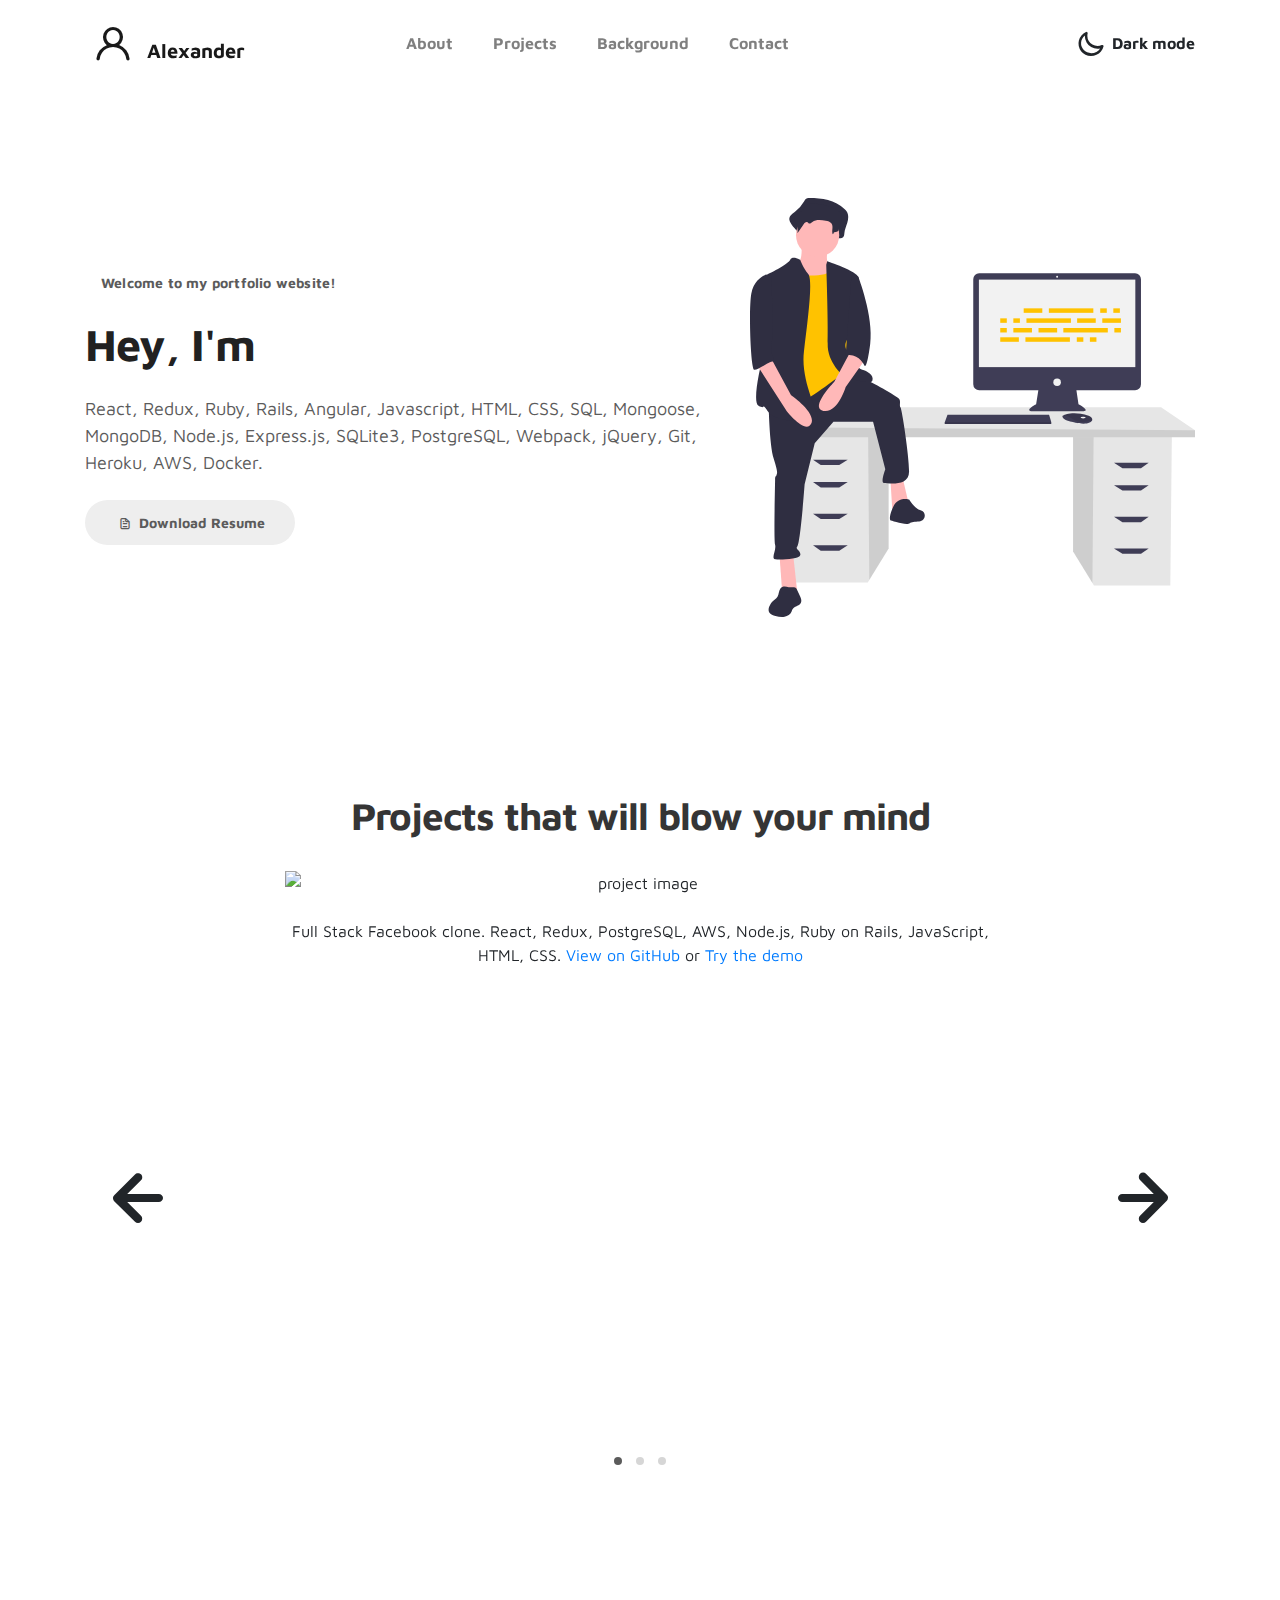
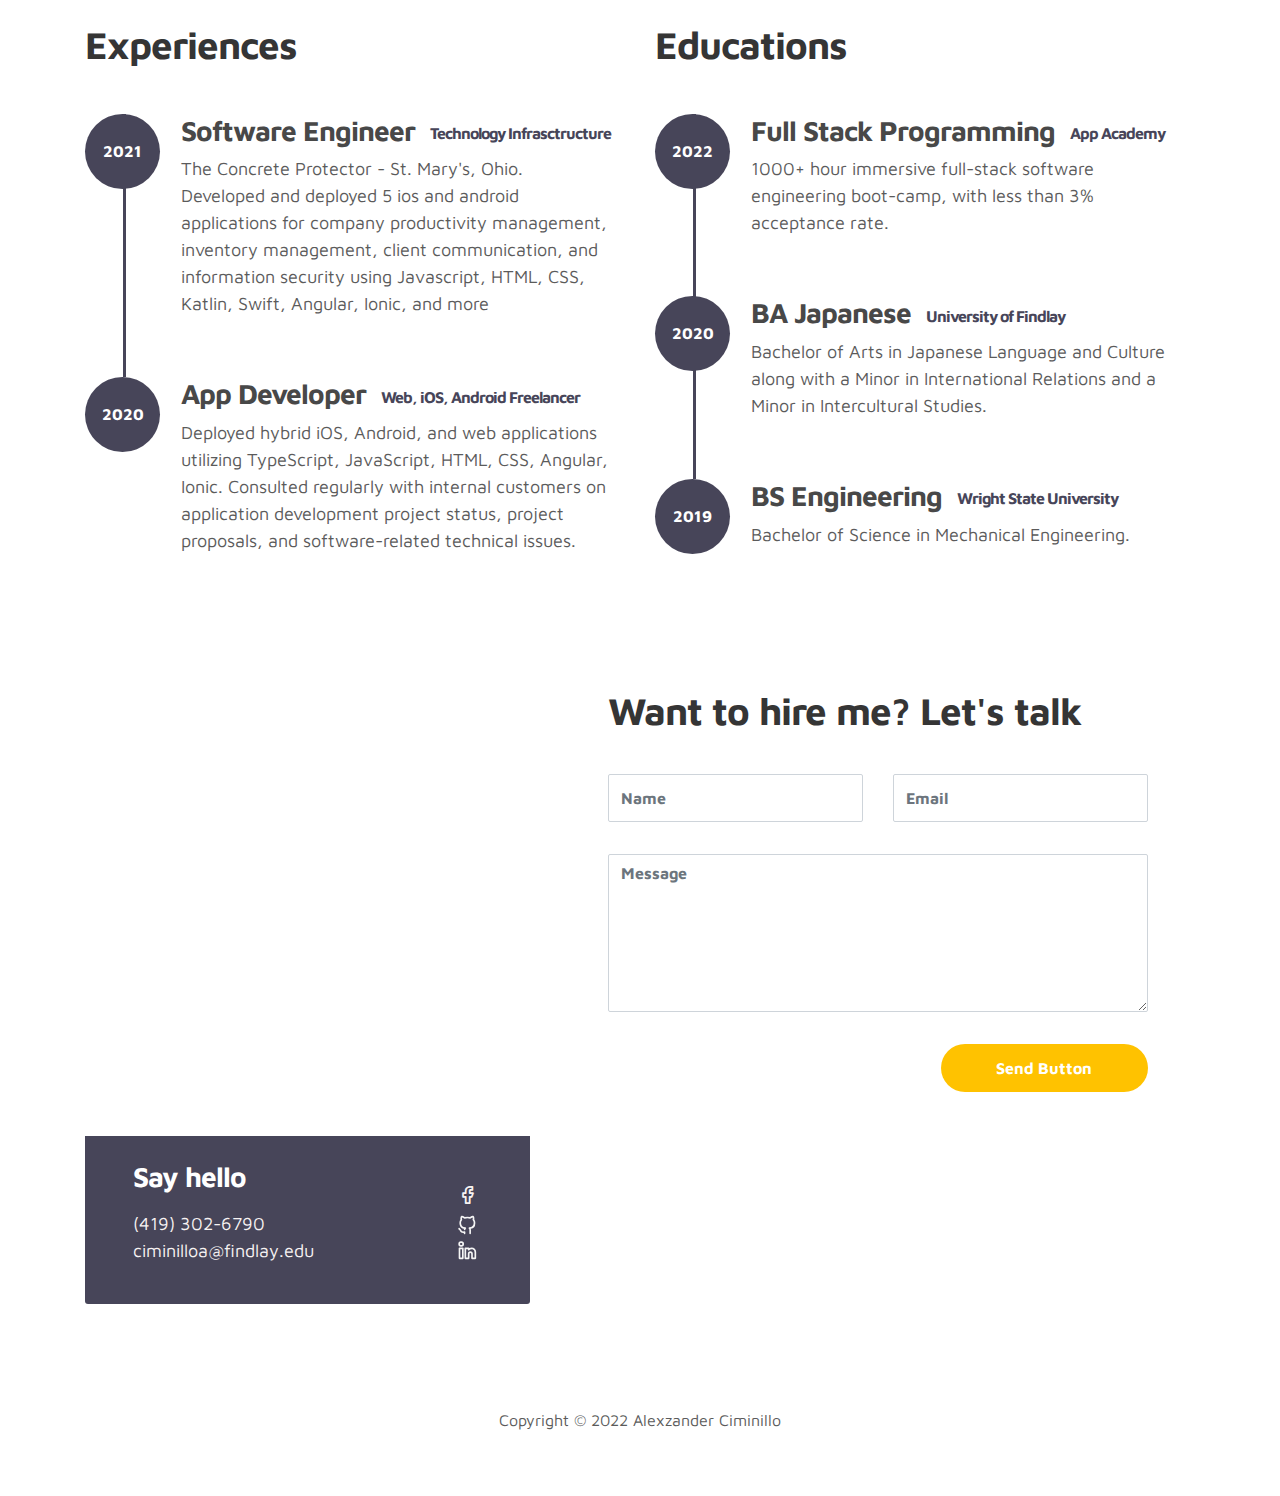
==== commit d02a0ea7: "Updated form" ====
--- a/index.html
+++ b/index.html
@@ -272,21 +272,20 @@
             <div class="contact-form">
               <h2 class="mb-4">Want to hire me? Let's talk</h2>
 
-              <form action="https://postmail.invotes.com/send"
-              method="post" id="email_form">
+              <form id="fs-frm" name="simple-contact-form" accept-charset="utf-8" action="https://formspree.io/f/xqkndvyl" method="post">
                 <div class="row">
+                  <div class="col-lg-6 col-12">
+                    <input type="text" class="form-control" name="name" id="full-name" placeholder="Name" >
+                  </div>
+
+                  <div class="col-lg-6 col-12">
+                    <input type="email" class="form-control" name="_replyto" id="email-address" placeholder="Email">
+                  </div>
 
                   <div class="col-12">
-                    <input type="email" class="form-control" name="subject" placeholder="Email" id="email">
-                  </div>
-
-                  <div class="col-12">
-                    <textarea name="text" rows="6" class="form-control" id="message" placeholder="Message"></textarea>
-                  </div>
-                  <input type="hidden" name="access_token" value="vn3l8tb3bnvul1504thwvypn" />
-                  <input type="hidden" name="success_url" value="https://alex-ciminillo.github.io/" />
-                  <input type="hidden" name="error_url" value="https://alex-ciminillo.github.io/" />
-   
+                    <textarea name="message" rows="6" class="form-control" id="message" placeholder="Message"></textarea>
+                  </div>
+                  <input type="hidden" name="_subject" id="email-subject" value="Contact Form Submission">
                   <div class="ml-lg-auto col-lg-5 col-12">
                     <input id="submit_form" type="submit" class="form-control submit-btn" value="Send Button">
                   </div>
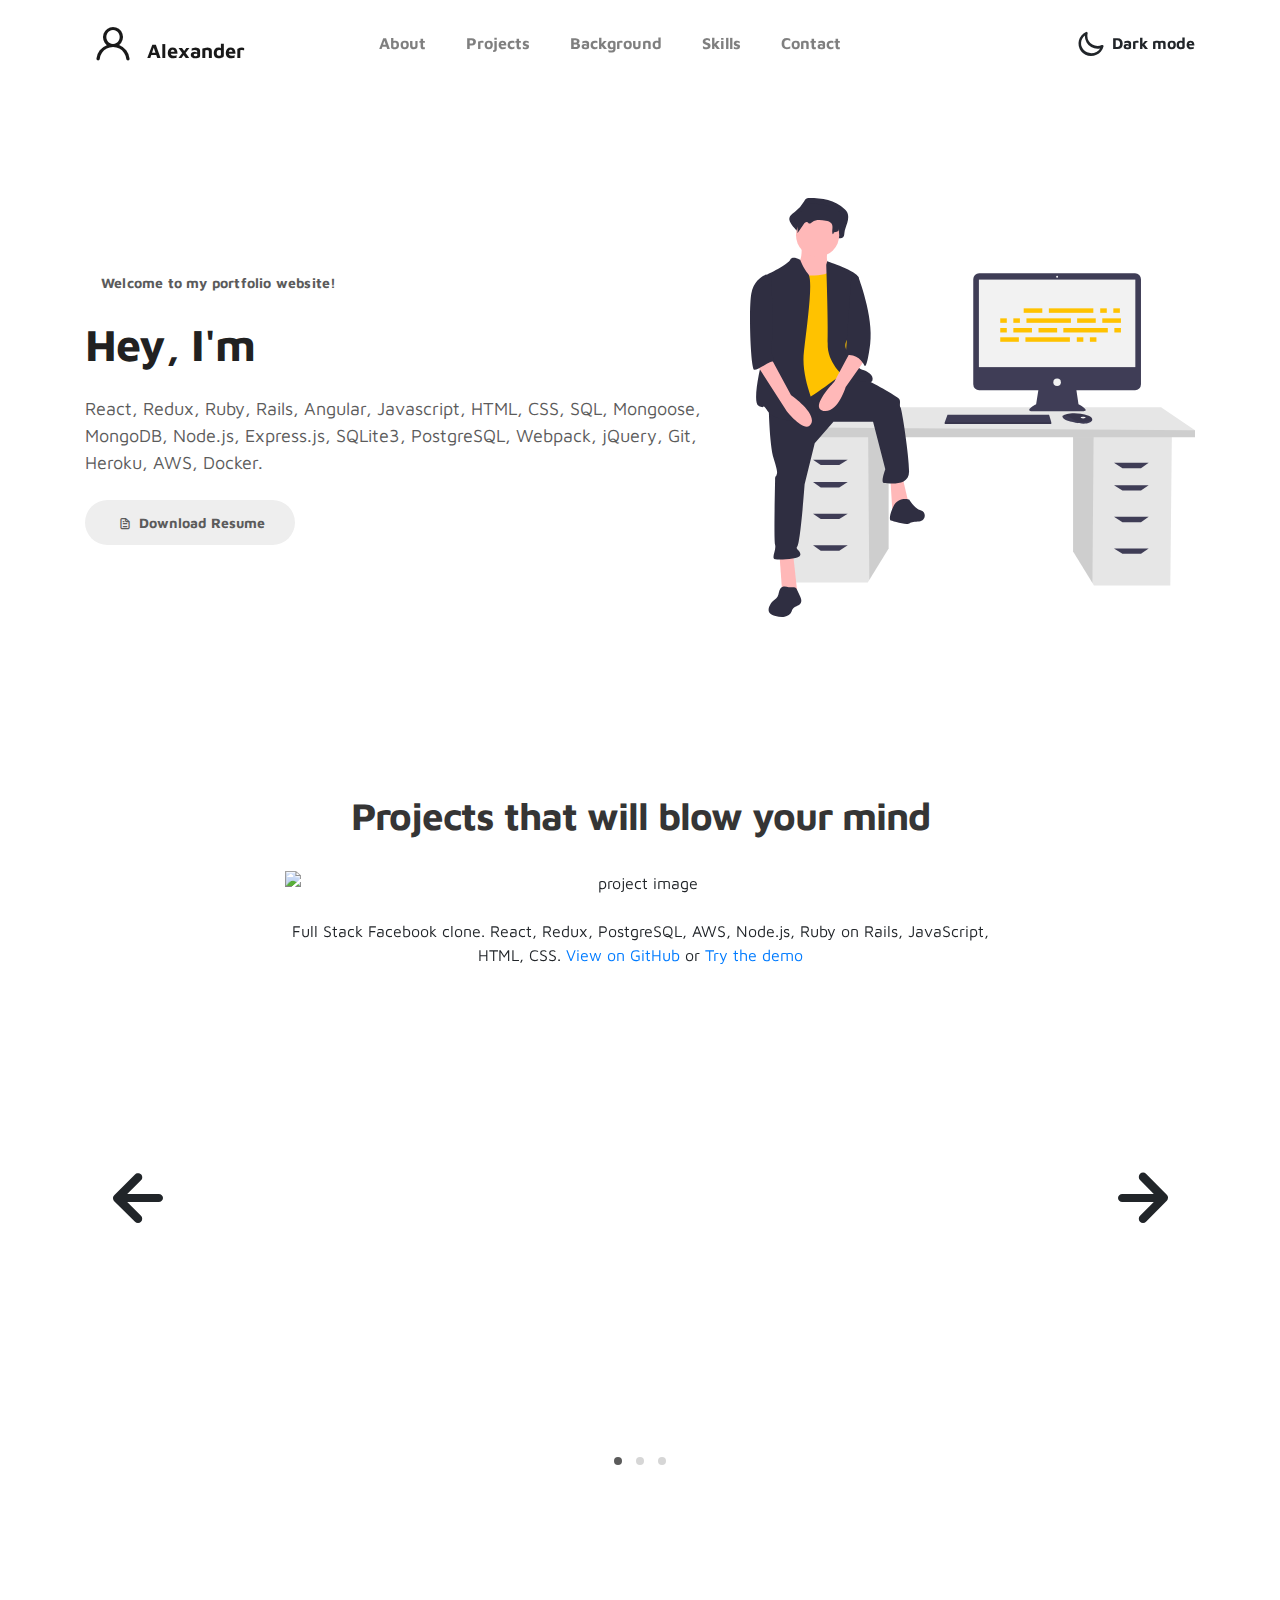
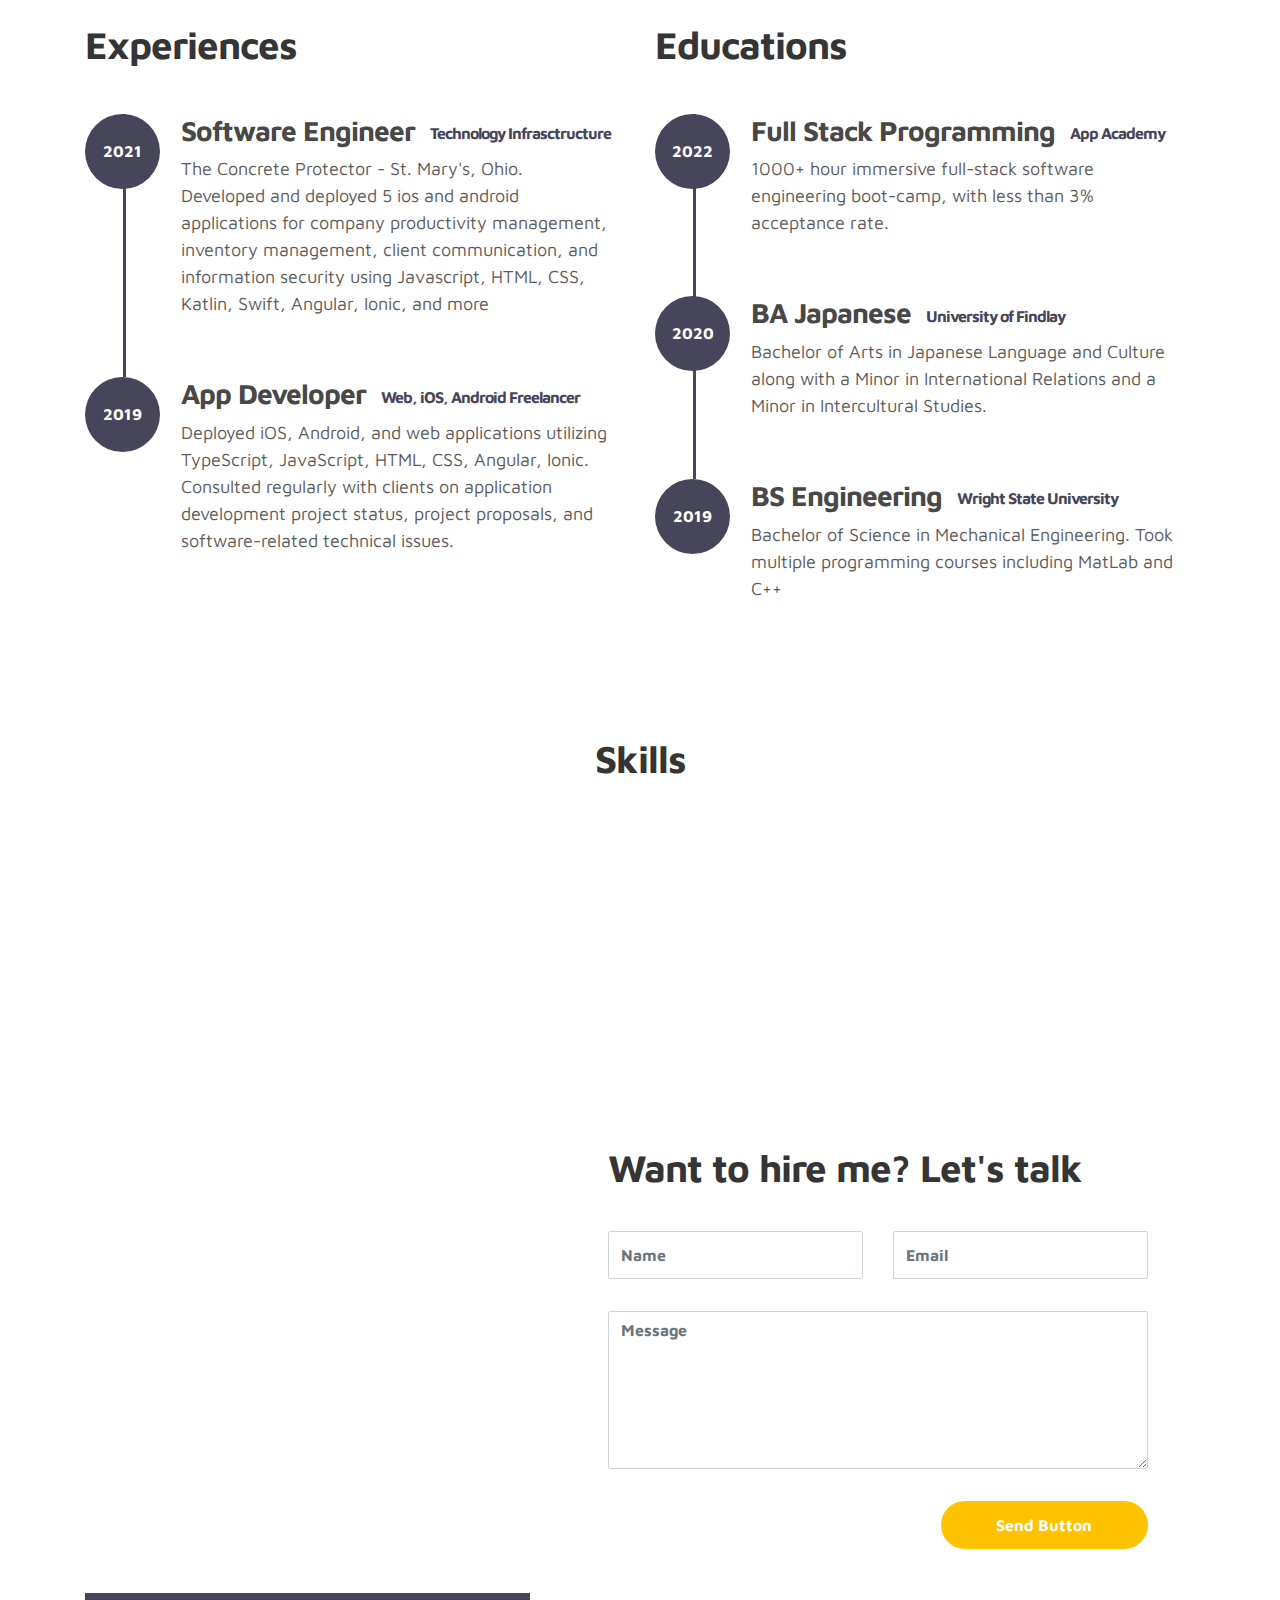
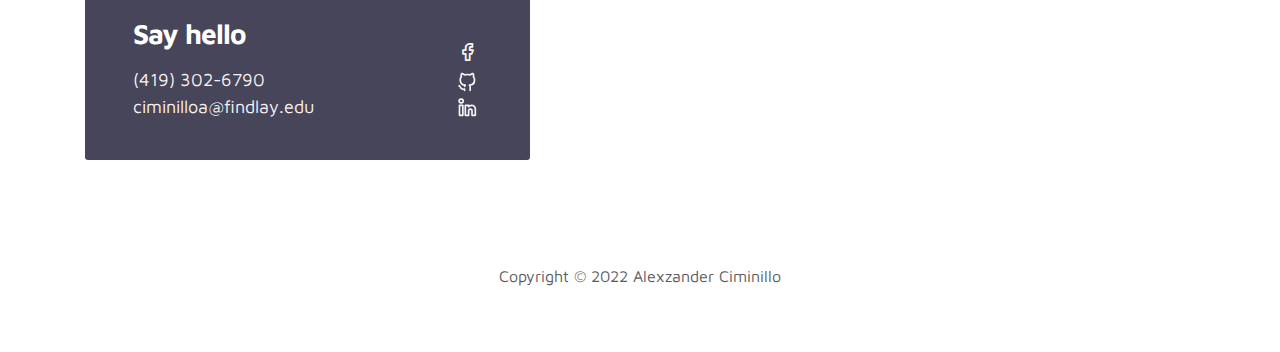
==== commit 174bbdf3: "Add skills section to portfolio" ====
--- a/index.html
+++ b/index.html
@@ -12,6 +12,7 @@
     <link rel="stylesheet" href="css/unicons.css">
     <link rel="stylesheet" href="css/owl.carousel.min.css">
     <link rel="stylesheet" href="css/owl.theme.default.min.css">
+    <link rel="stylesheet" href="https://cdn.jsdelivr.net/gh/devicons/devicon@v2.15.1/devicon.min.css">
 
     <!-- MAIN STYLE -->
     <link rel="stylesheet" href="css/tooplate-style.css">
@@ -49,6 +50,9 @@
                     <li class="nav-item">
                         <a href="#resume" class="nav-link"><span data-hover="Background">Background</span></a>
                     </li>
+                    <li class="nav-item">
+                      <a href="#skills" class="nav-link"><span data-hover="Skills">Skills</span></a>
+                  </li>
                     <li class="nav-item">
                         <a href="#contact" class="nav-link"><span data-hover="Contact">Contact</span></a>
                     </li>
@@ -190,12 +194,12 @@
 
                         <div class="timeline-wrapper">
                             <div class="timeline-yr">
-                                <span>2020</span>
+                                <span>2019</span>
                             </div>
                             <div class="timeline-info">
                                 <h3><span>App Developer</span><small>Web, iOS, Android Freelancer</small></h3>
-                                <p>Deployed hybrid iOS, Android, and web applications utilizing TypeScript, JavaScript, HTML, CSS,
-                                Angular, Ionic. Consulted regularly with internal customers on application development project status, 
+                                <p>Deployed iOS, Android, and web applications utilizing TypeScript, JavaScript, HTML, CSS,
+                                Angular, Ionic. Consulted regularly with clients on application development project status, 
                                 project proposals, and software-related technical issues.</p>
                             </div>
                         </div>
@@ -232,16 +236,60 @@
                             </div>
                             <div class="timeline-info">
                                 <h3><span>BS Engineering</span><small>Wright State University</small></h3>
-                                <p>Bachelor of Science in Mechanical Engineering.</p>
-                            </div>
-                        </div>
-
-                    </div>
-                </div>
+                                <p>Bachelor of Science in Mechanical Engineering. Took multiple programming courses including MatLab and C++</p>
+                            </div>
+                        </div>
+
+                    </div>
+                </div>
+
                 
             </div>
         </div>
     </section>
+
+
+
+    <!-- PROJECTS -->
+    <section class="project py-5" id="skills">
+      <div class="container">
+              
+              <div class="row">
+                <div class="col-lg-11 text-center mx-auto col-12">
+
+                    <div class="col-lg-8 mx-auto">
+                      <h2>Skills</h2>
+                      <br>
+                    </div>
+
+                    <ul class="major-icons" style="margin-bottom: 10%;">
+                      <li><i class="devicon-amazonwebservices-plain-wordmark colored"></i></li>
+                      <li><i class="devicon-css3-plain-wordmark colored"></i></li>
+                      <li><i class="devicon-express-original-wordmark"></i></li>
+                      <li><i class="devicon-git-plain-wordmark colored"></i></li>
+                      <li><i class="devicon-github-original colored"></i></li>
+                      <li><i class="devicon-heroku-original-wordmark colored"></i></li>
+                      <li><i class="devicon-html5-plain-wordmark colored"></i></li>
+                      <li><i class="devicon-javascript-plain colored"></i></li>
+                      <li><i class="devicon-jquery-plain-wordmark colored"></i></li>
+                      <li><i class="devicon-mongodb-plain-wordmark colored"></i></li>
+                      <li><i class="devicon-nodejs-plain colored"></i></li>
+                      <li><i class="devicon-postgresql-plain-wordmark colored"></i></li>
+                      <li><i class="devicon-react-original colored"></i></li>
+                      <li><i class="devicon-redux-original colored"></i></li>
+                      <li><i class="devicon-ruby-plain colored"></i></li>
+                      <li><i class="devicon-rails-plain-wordmark colored"></i></li>
+                      <li><i class="devicon-ubuntu-plain-wordmark colored"></i></li>
+                      <li><i class="devicon-webpack-plain-wordmark colored"></i></li>
+                    </ul>
+                    
+
+                </div>
+              </div>
+      </div>
+  </section>
+
+
 
     <!-- CONTACT -->
     <section class="contact py-5" id="contact">
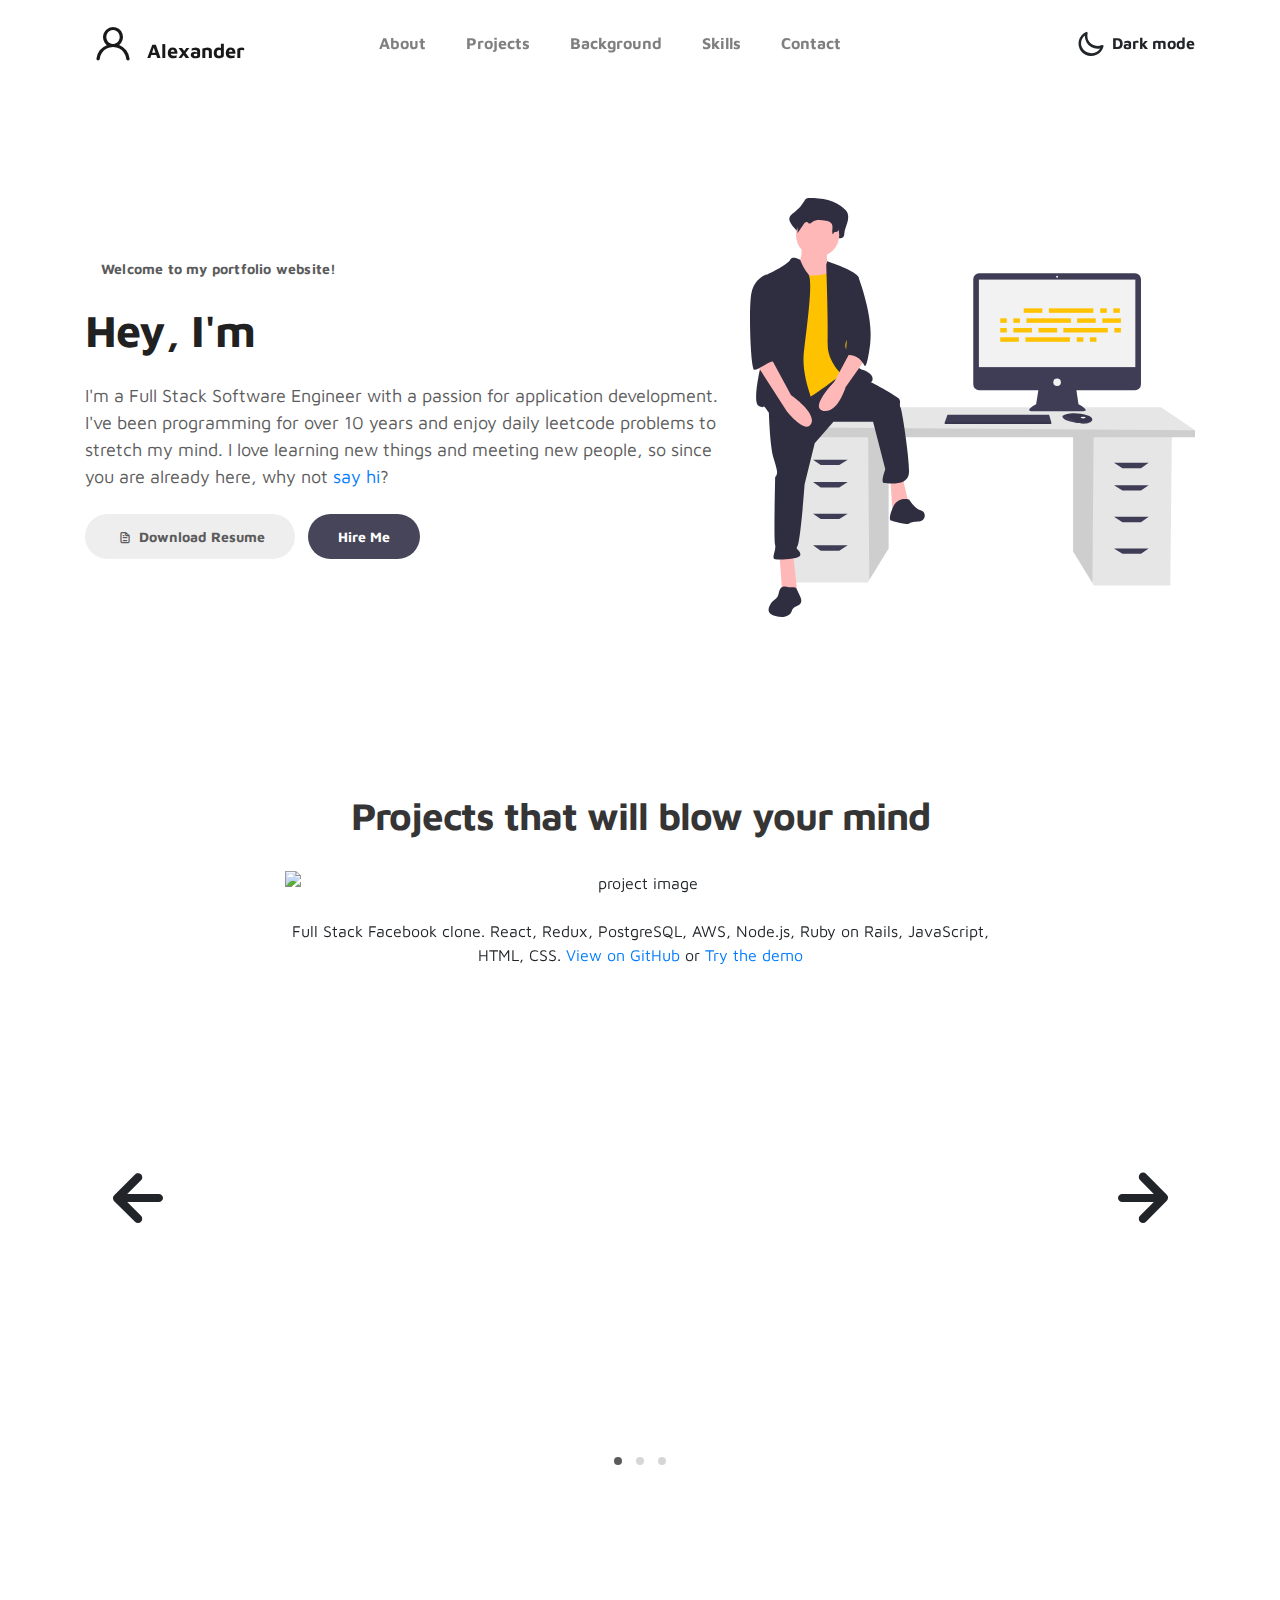
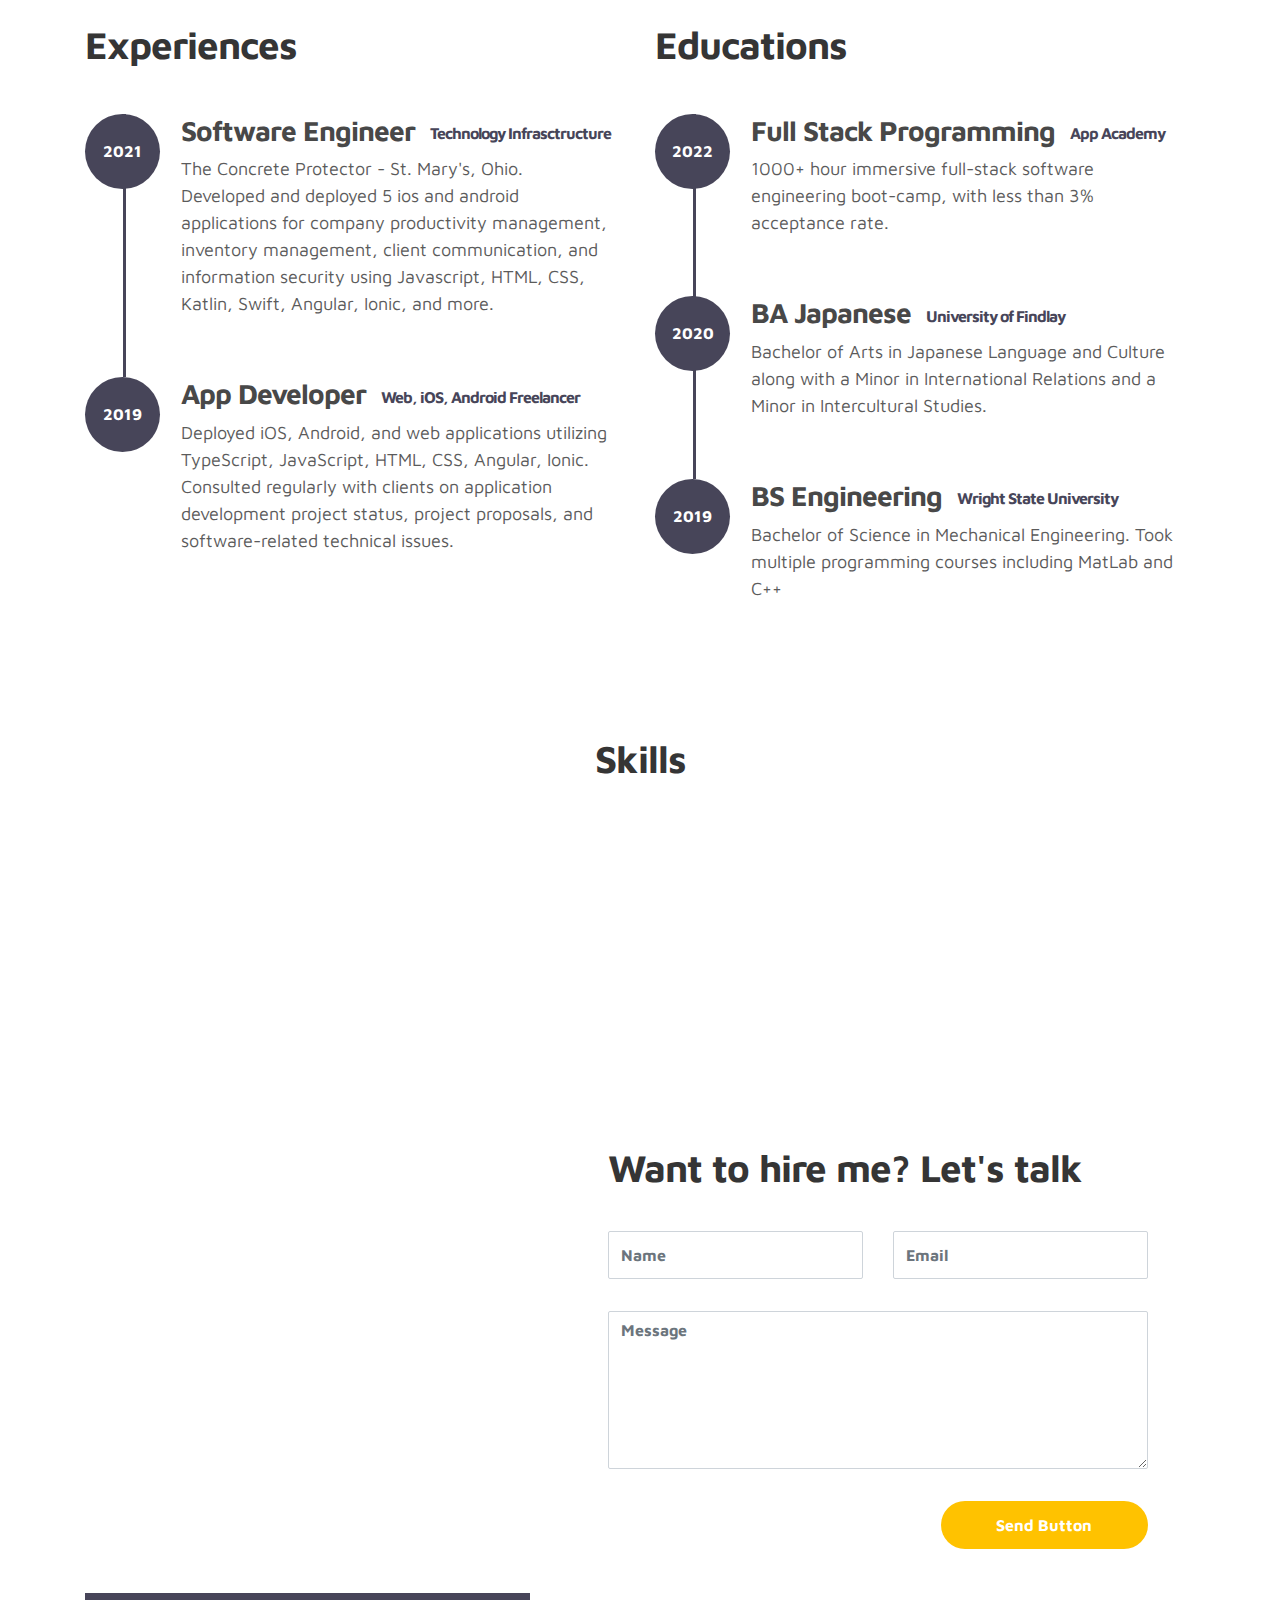
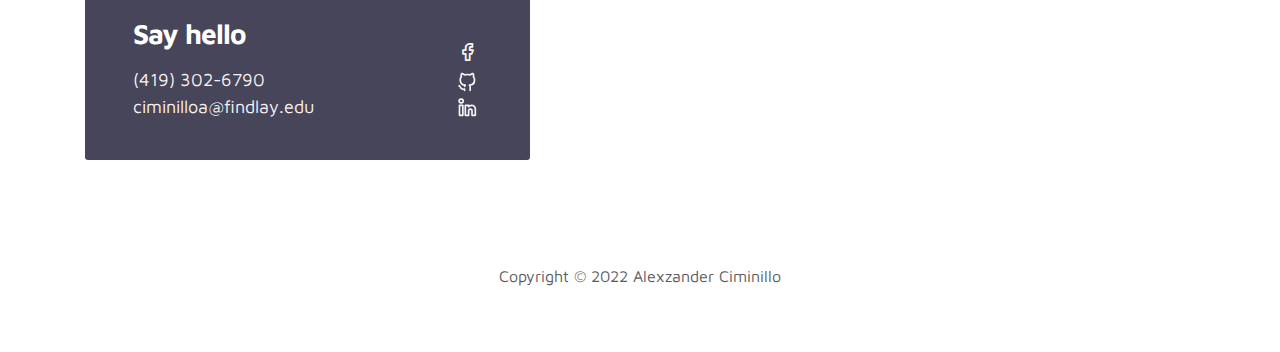
==== commit e9b1c1f6: "Add favicon" ====
--- a/index.html
+++ b/index.html
@@ -7,7 +7,7 @@
     <meta name="author" content="">
 
     <title>Alex Ciminillo Full Stack Software Engineer</title>
-
+    <link rel="icon" type="image/x-icon" href="/images/project/boss.png">
     <link rel="stylesheet" href="css/bootstrap.min.css">
     <link rel="stylesheet" href="css/unicons.css">
     <link rel="stylesheet" href="css/owl.carousel.min.css">
@@ -88,11 +88,11 @@
                                 </div>
                         </h1>
 
-                        <p>React, Redux, Ruby, Rails, Angular, Javascript, HTML, CSS, SQL, Mongoose, MongoDB, Node.js, Express.js, SQLite3, PostgreSQL, Webpack, jQuery, Git, Heroku, AWS, Docker.</p>
+                        <p>I'm a Full Stack Software Engineer with a passion for application development. I've been programming for over 10 years and enjoy daily leetcode problems to stretch my mind. I love learning new things and meeting new people, so since you are already here, why not <a href="#contact" class="custom-btn-link" >say hi</a>?</p>
                         
                         <div class="custom-btn-group mt-4">
                           <a href="https://drive.google.com/uc?export=download&id=1bitLEeStjbCLiDE1j7fvafGtCou4t-L4" class="btn mr-lg-2 custom-btn"><i class='uil uil-file-alt'></i> Download Resume</a>
-                          <!-- <a href="#contact" class="btn custom-btn custom-btn-bg custom-btn-link">Get a free quote</a> -->
+                          <a href="#contact" class="btn custom-btn custom-btn-bg custom-btn-link">Hire Me</a>
                         </div>
                     </div>
                 </div>
@@ -188,7 +188,7 @@
                                   <p>The Concrete Protector - St. Mary's, Ohio. <br> Developed and deployed 5 
                                     ios and android applications for company productivity management, 
                                     inventory management, client communication, and information security 
-                                    using  Javascript, HTML, CSS, Katlin, Swift, Angular, Ionic, and more</p>
+                                    using  Javascript, HTML, CSS, Katlin, Swift, Angular, Ionic, and more.</p>
                              </div>
                         </div>
 
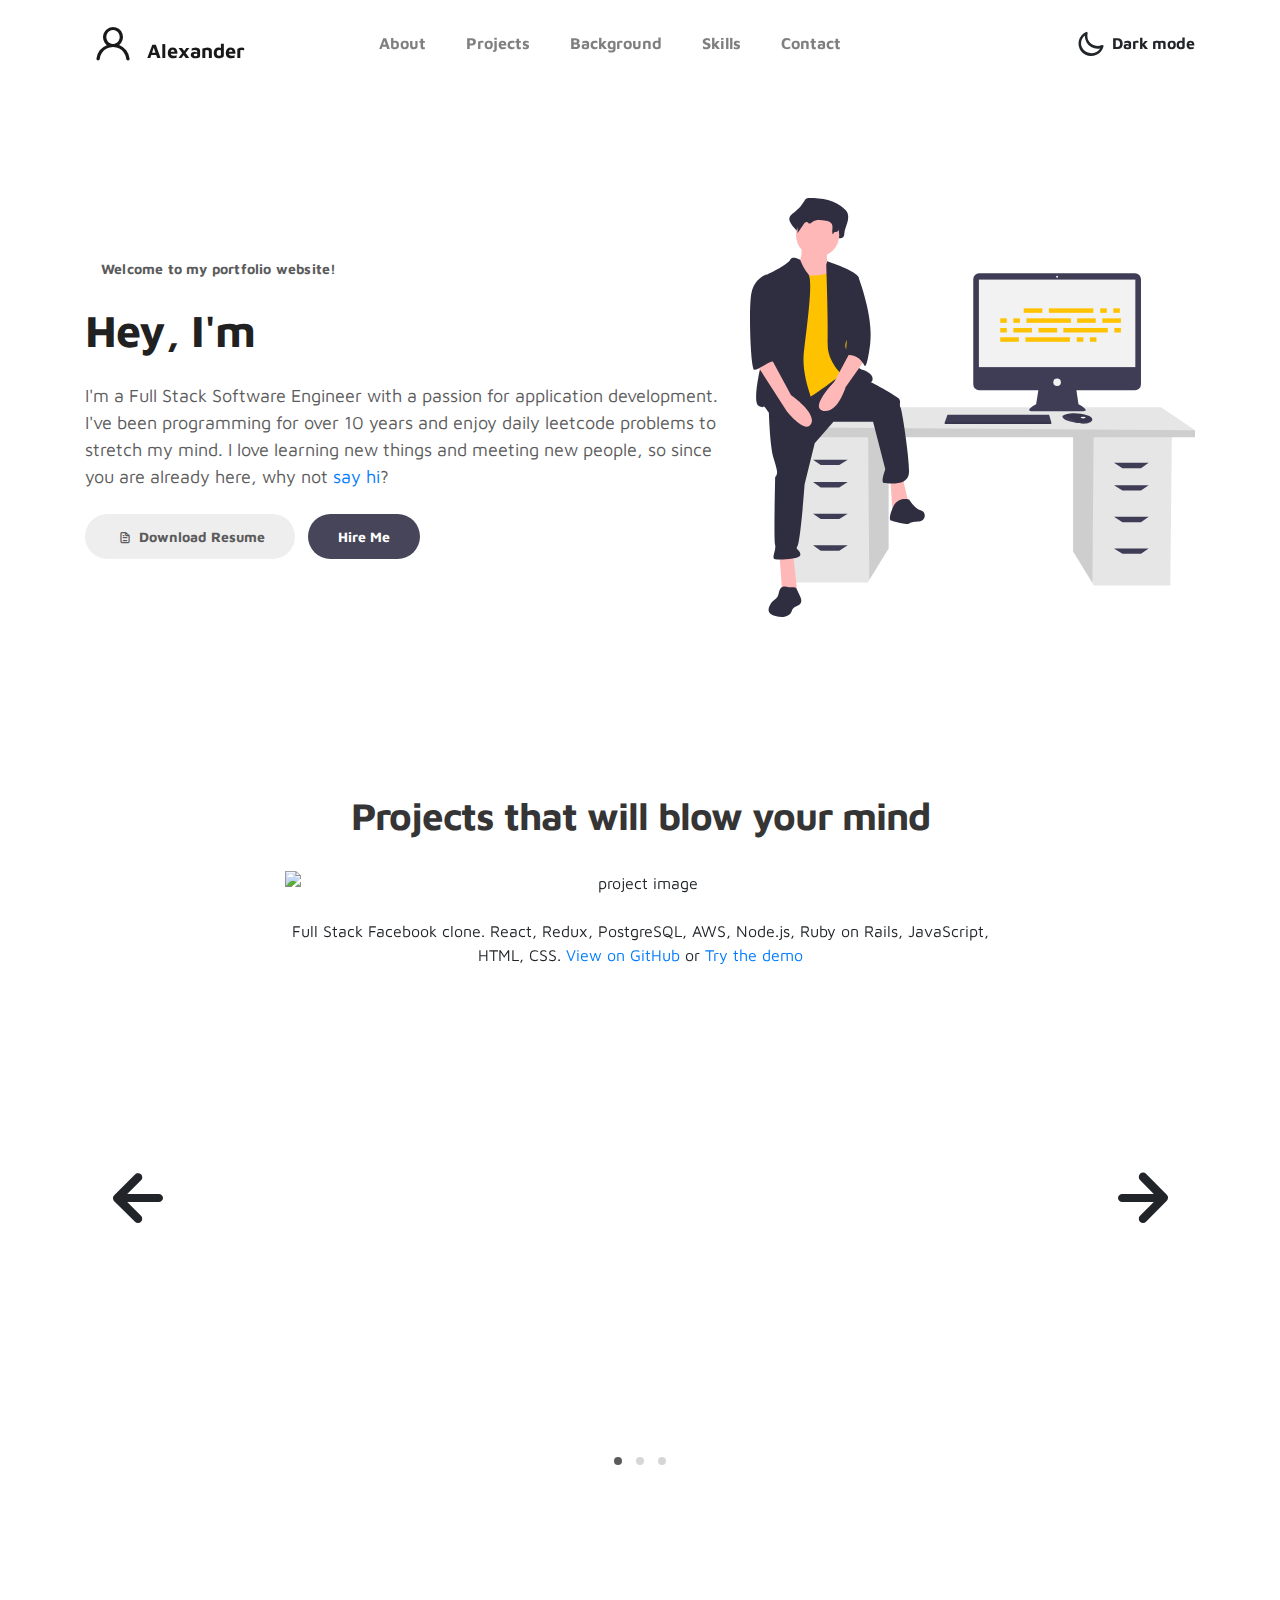
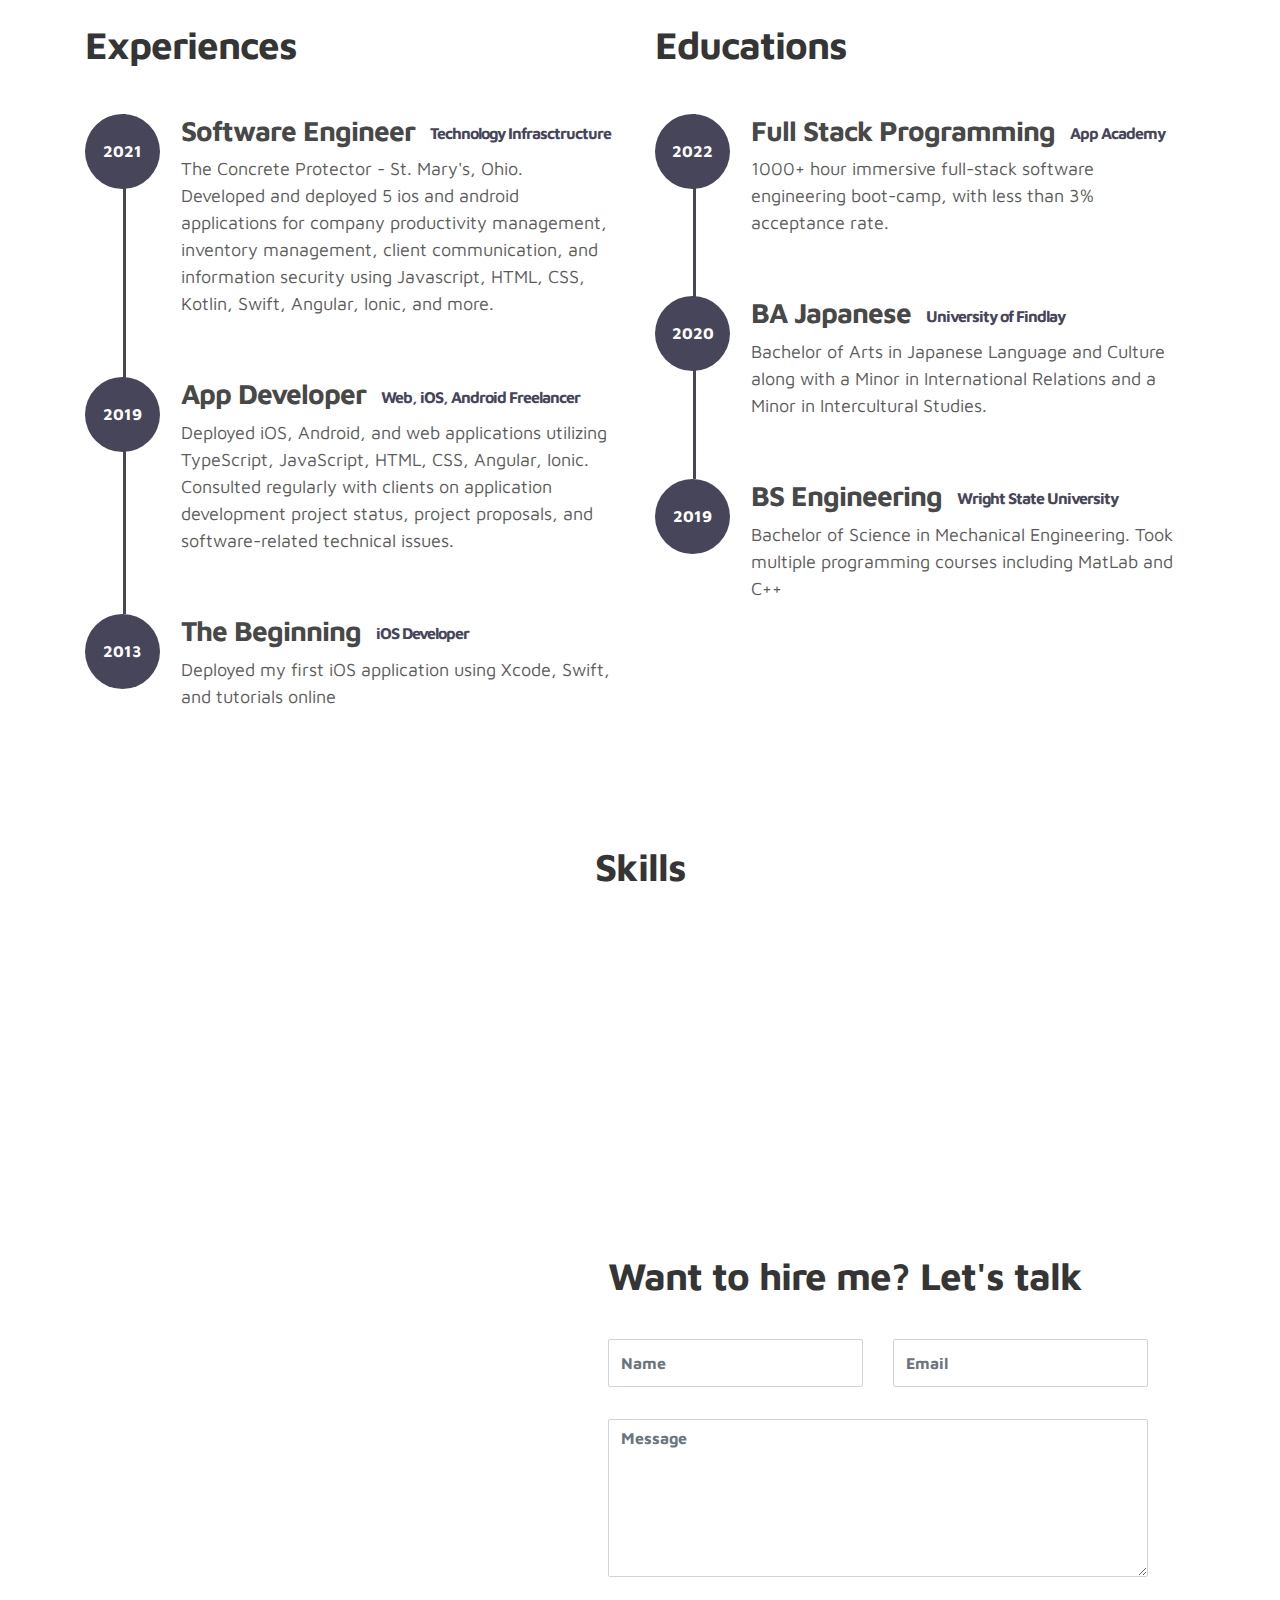
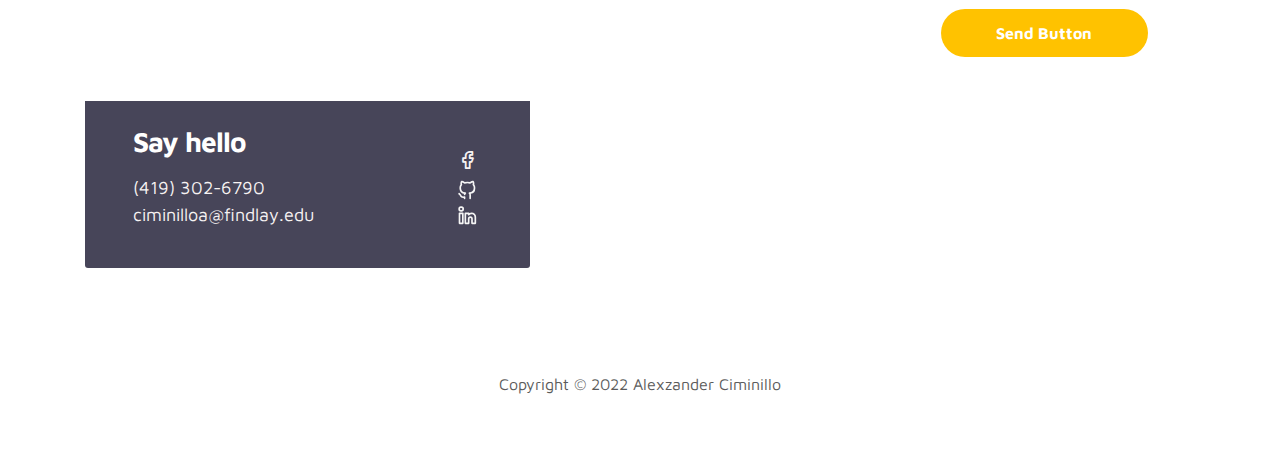
==== commit 2a78fafb: "Update work history" ====
--- a/index.html
+++ b/index.html
@@ -188,7 +188,7 @@
                                   <p>The Concrete Protector - St. Mary's, Ohio. <br> Developed and deployed 5 
                                     ios and android applications for company productivity management, 
                                     inventory management, client communication, and information security 
-                                    using  Javascript, HTML, CSS, Katlin, Swift, Angular, Ionic, and more.</p>
+                                    using  Javascript, HTML, CSS, Kotlin, Swift, Angular, Ionic, and more.</p>
                              </div>
                         </div>
 
@@ -203,6 +203,16 @@
                                 project proposals, and software-related technical issues.</p>
                             </div>
                         </div>
+
+                        <div class="timeline-wrapper">
+                          <div class="timeline-yr">
+                              <span>2013</span>
+                          </div>
+                          <div class="timeline-info">
+                              <h3><span>The Beginning</span><small>iOS Developer</small></h3>
+                              <p>Deployed my first iOS application using Xcode, Swift, and tutorials online</p>
+                          </div>
+                      </div>
                     </div>
                 </div>
 
@@ -261,30 +271,43 @@
                       <h2>Skills</h2>
                       <br>
                     </div>
-
                     <ul class="major-icons" style="margin-bottom: 10%;">
-                      <li><i class="devicon-amazonwebservices-plain-wordmark colored"></i></li>
-                      <li><i class="devicon-css3-plain-wordmark colored"></i></li>
-                      <li><i class="devicon-express-original-wordmark"></i></li>
-                      <li><i class="devicon-git-plain-wordmark colored"></i></li>
-                      <li><i class="devicon-github-original colored"></i></li>
-                      <li><i class="devicon-heroku-original-wordmark colored"></i></li>
-                      <li><i class="devicon-html5-plain-wordmark colored"></i></li>
-                      <li><i class="devicon-javascript-plain colored"></i></li>
-                      <li><i class="devicon-jquery-plain-wordmark colored"></i></li>
-                      <li><i class="devicon-mongodb-plain-wordmark colored"></i></li>
-                      <li><i class="devicon-nodejs-plain colored"></i></li>
-                      <li><i class="devicon-postgresql-plain-wordmark colored"></i></li>
-                      <li><i class="devicon-react-original colored"></i></li>
-                      <li><i class="devicon-redux-original colored"></i></li>
-                      <li><i class="devicon-ruby-plain colored"></i></li>
-                      <li><i class="devicon-rails-plain-wordmark colored"></i></li>
-                      <li><i class="devicon-ubuntu-plain-wordmark colored"></i></li>
-                      <li><i class="devicon-webpack-plain-wordmark colored"></i></li>
+                      <!-- Languages -->
+                      <li><a target="_blank" href="https://html.com/" ><i class="devicon-html5-plain-wordmark colored"></i></a></li>
+                      <li><a target="_blank" href="https://www.w3.org/Style/CSS/Overview.en.html" ><i class="devicon-css3-plain-wordmark colored"></i></a></li>
+                      <li><a target="_blank" href="https://www.javascript.com/" ><i class="devicon-javascript-plain colored"></i></a></li>
+                      <li><a target="_blank" href="https://www.ruby-lang.org/en/" ><i class="devicon-ruby-plain colored"></i></a></li>
+                      <li><a target="_blank" href="https://www.python.org/" ><i class="devicon-python-plain colored"></i></a></li>
+                      <li><a target="_blank" href="https://developer.apple.com/swift/" ><i class="devicon-swift-plain colored"></i></a></li>
+                      <li><a target="_blank" href="https://kotlinlang.org/" ><i class="devicon-kotlin-plain colored"></i></a></li>
+                      
+                      <!-- Front end -->
+                      <li><a target="_blank" href="https://reactjs.org/" ><i class="devicon-react-original colored"></i></a></li>
+                      <li><a target="_blank" href="https://angularjs.org/" ><i class="devicon-angularjs-plain colored"></i></a></li>
+                      <li><a target="_blank" href="https://redux.js.org/" ><i class="devicon-redux-original colored"></i></a></li>
+                      <li><a target="_blank" href="https://webpack.js.org/" ><i class="devicon-webpack-plain-wordmark colored"></i></a></li>
+                      <li><a target="_blank" href="https://nodejs.org/" ><i class="devicon-nodejs-plain colored"></i></a></li>
+                      <li><a target="_blank" href="https://expressjs.com/" ><i class="devicon-express-original-wordmark"></i></a></li>
+                      <li><a target="_blank" href="https://jquery.com/" ><i class="devicon-jquery-plain-wordmark colored"></i></a></li>
+                      <!-- Back end -->
+                      <li><a target="_blank" href="https://rubyonrails.org/" ><i class="devicon-rails-plain-wordmark colored"></i></a></li>
+                      <li><a target="_blank" href="https://www.djangoproject.com/" ><i class="devicon-django-plain-wordmark colored"></i></a></li>
+                      <li><a target="_blank" href="https://www.mongodb.com/" ><i class="devicon-mongodb-plain-wordmark colored"></i></a></li>
+                      <li><a target="_blank" href="https://www.postgresql.org/" ><i class="devicon-postgresql-plain-wordmark colored"></i></a></li>
+                      <li><a target="_blank" href="https://aws.amazon.com/" ><i class="devicon-amazonwebservices-plain-wordmark colored"></i></a></li>
+                      <!-- Misc -->
+                      <li><a target="_blank" href="https://www.android.com/" ><i class="devicon-android-plain colored"></i></a></li>
+                      <li><a target="_blank" href="https://www.apple.com/" ><i class="devicon-apple-plain colored"></i></a></li>
+                      
+                      <li><a target="_blank" href="https://en.wikipedia.org/wiki/Xcode" ><i class="devicon-xcode-plain colored"></i></a></li>
+                      <li><a target="_blank" href="https://developer.android.com/studio" ><i class="devicon-androidstudio-plain colored"></i></a></li>
+                      <li><a target="_blank" href="https://ubuntu.com/" ><i class="devicon-ubuntu-plain-wordmark colored"></i></a></li>
+                      <li><a target="_blank" href="https://git-scm.com/" ><i class="devicon-git-plain-wordmark colored"></i></a></li>
+                      <li><a target="_blank" href="https://github.com/" ><i class="devicon-github-original colored"></i></a></li>
+                      <li><a target="_blank" href="https://www.heroku.com/" ><i class="devicon-heroku-original-wordmark colored"></i></a></li>
+                      <li><a target="_blank" href="https://www.docker.com/" ><i class="devicon-docker-plain colored"></i></a></li>
                     </ul>
-                    
-
-                </div>
+                 </div>
               </div>
       </div>
   </section>
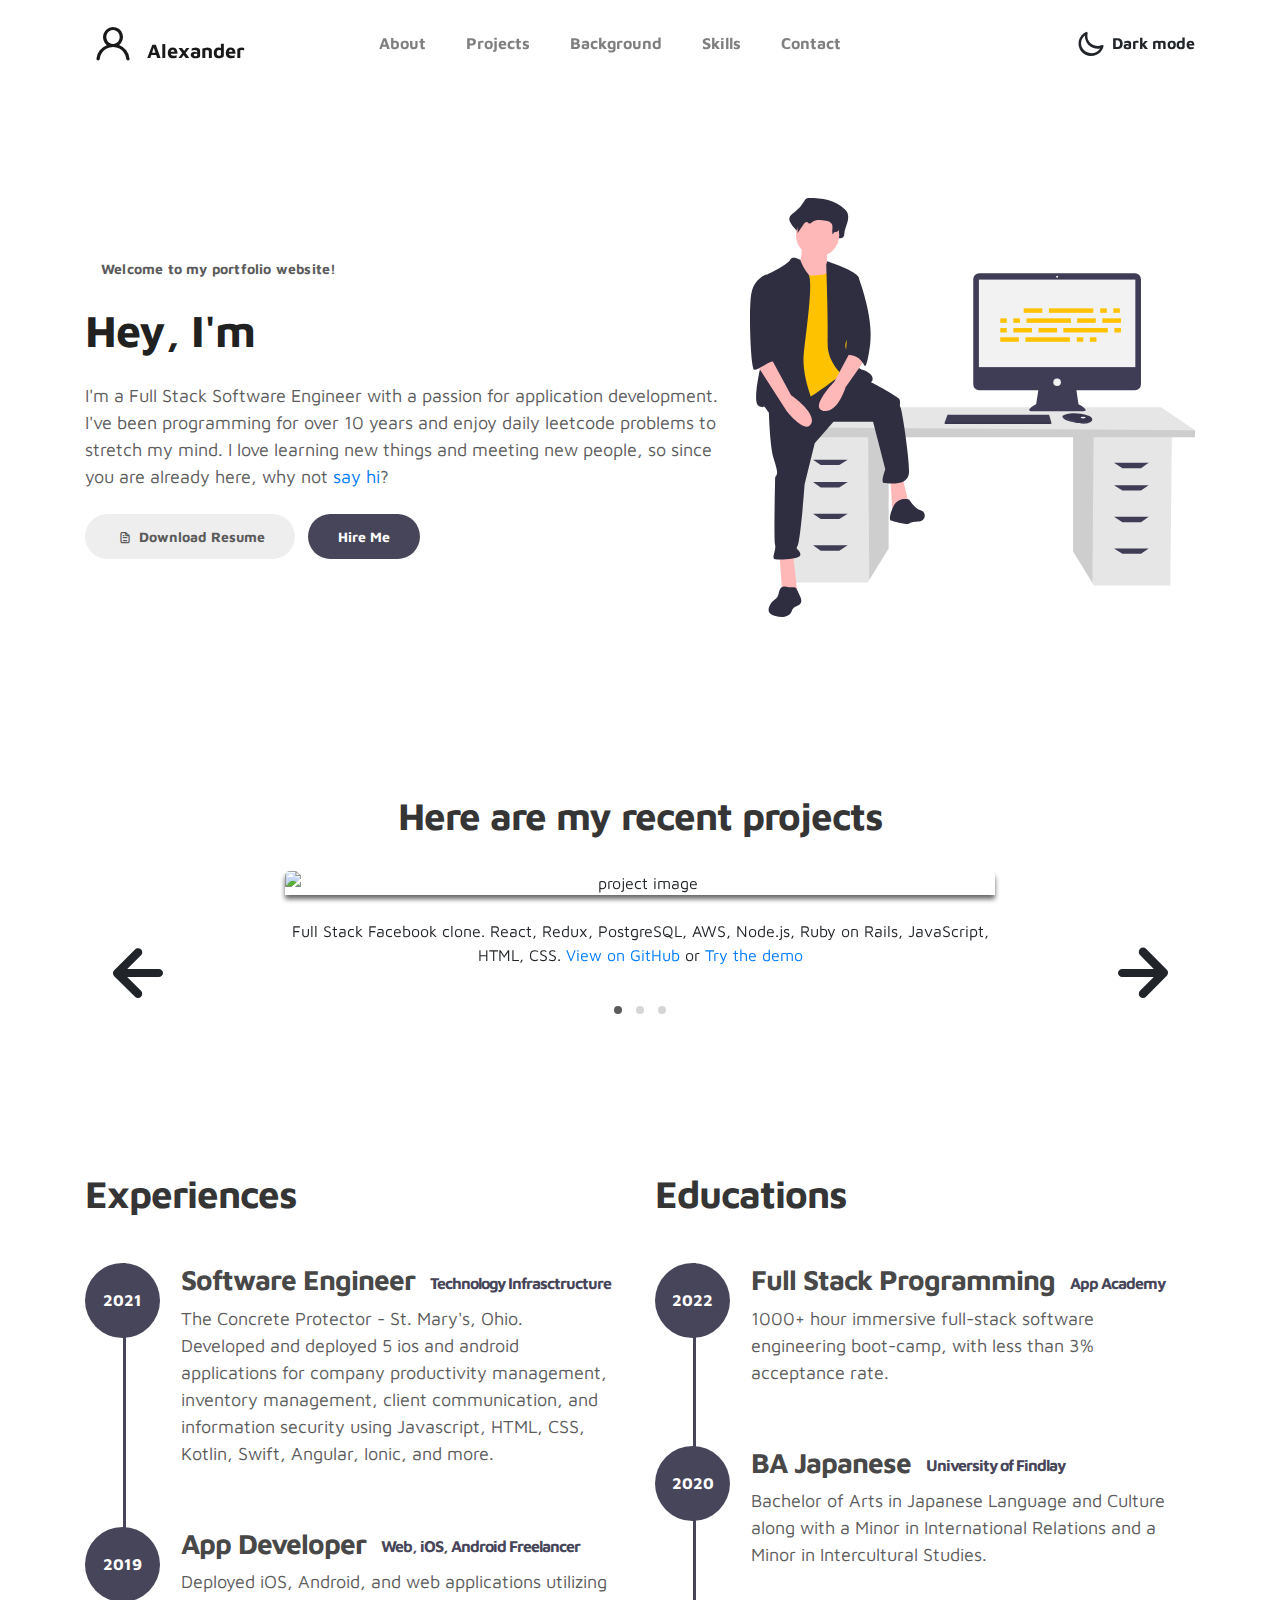
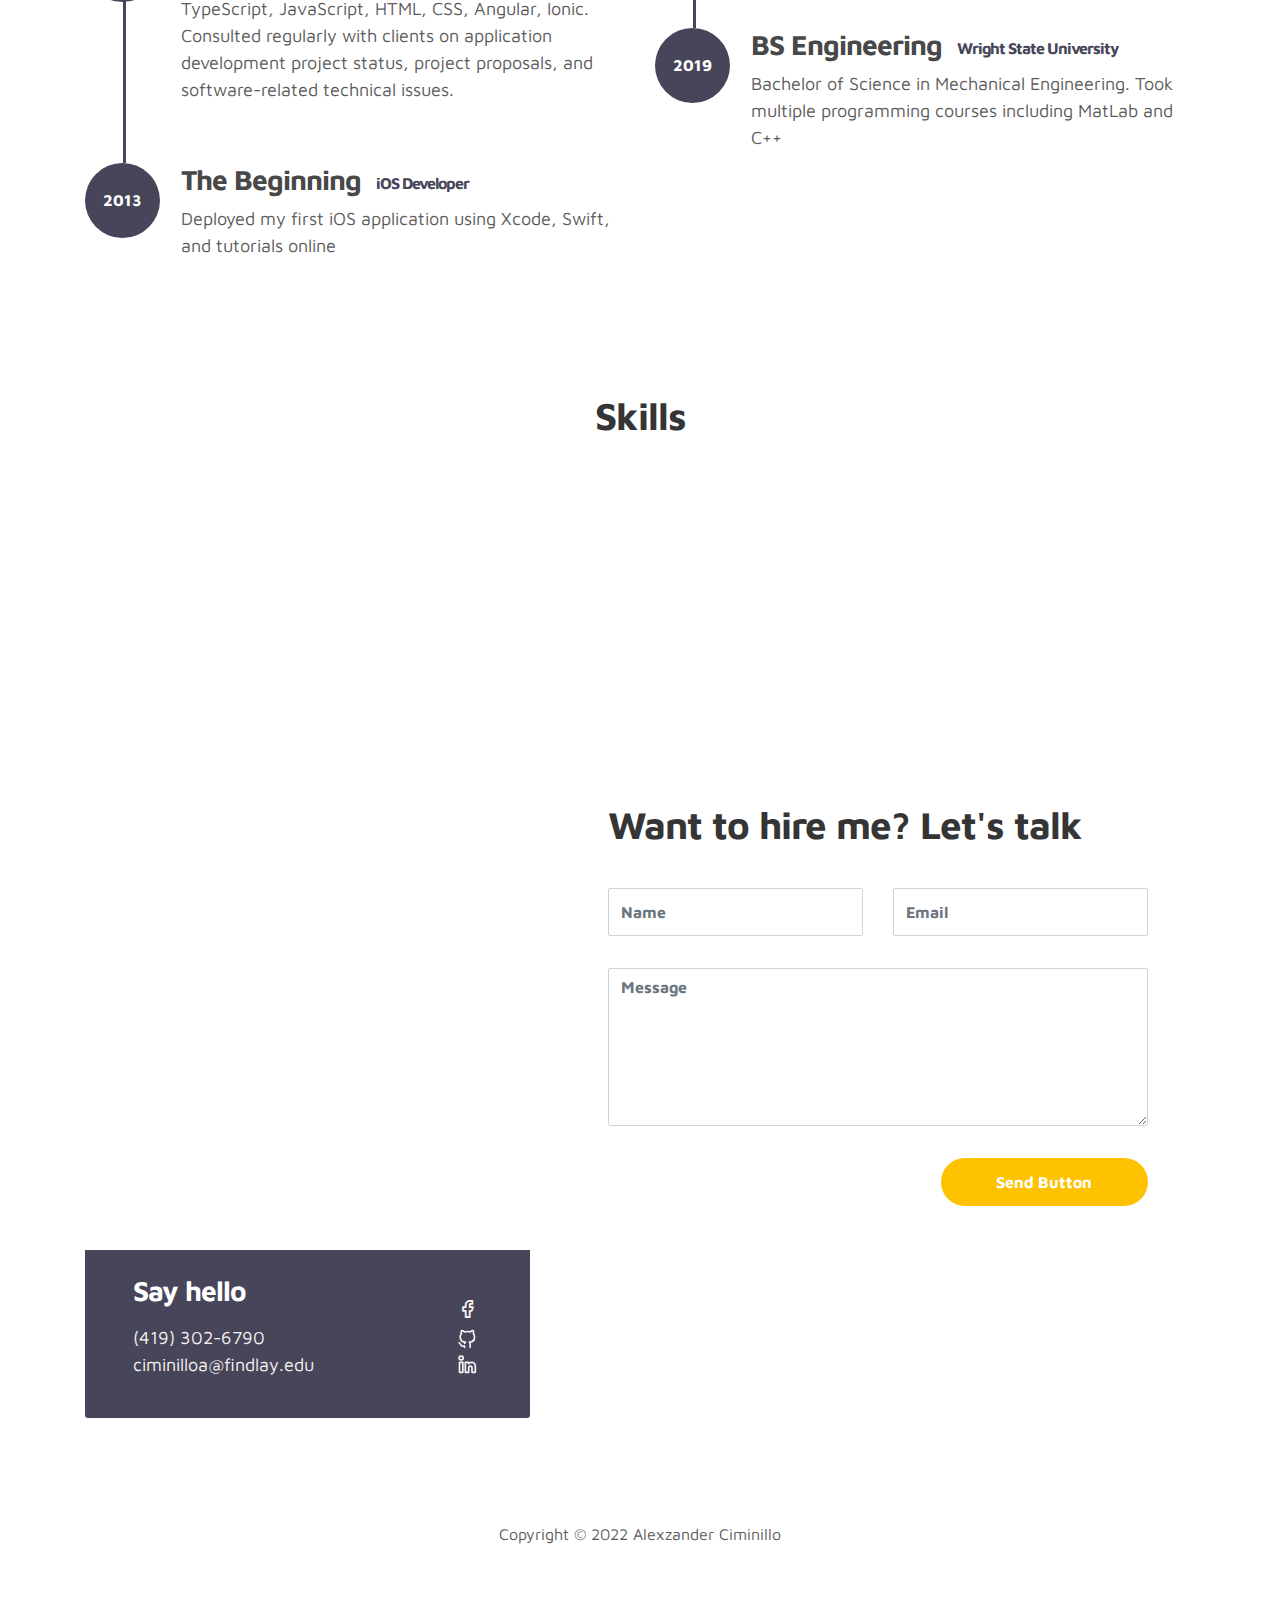
==== commit f49a494a: "Update projects" ====
--- a/index.html
+++ b/index.html
@@ -115,7 +115,7 @@
                   <div class="col-lg-11 text-center mx-auto col-12">
 
                       <div class="col-lg-8 mx-auto">
-                        <h2>Projects that will blow your mind</h2>
+                        <h2>Here are my recent projects</h2>
                         <br>
                       </div>
 
@@ -123,7 +123,8 @@
                         <div class="item">
                           <div class="project-info">
                             <div class="img-fluid" >
-                              <img src="images/project/freebookdemo.gif" class="img-size" alt="project image">
+                              <img style="border-radius: 5px 5px 0px 0px; -webkit-box-shadow: 0px 4px 5px 0px rgba(0,0,0,0.6); 
+                              box-shadow: 0px 4px 5px 0px rgba(0,0,0,0.6);" src="images/project/finalfreebookcrop.gif" class="img-size" alt="project image">
                               <br>
                               <div class="img-text-size" >Full Stack Facebook clone. React, Redux, PostgreSQL, 
                                 AWS, Node.js, Ruby on Rails, JavaScript, HTML, CSS. 
@@ -137,7 +138,8 @@
                         <div class="item">
                           <div class="project-info">
                             <div class="img-fluid" >
-                              <img src="images/project/towerdreamsdemo.gif" class="img-size" alt="project image">
+                              <img style="border-radius: 5px 5px 0px 0px; -webkit-box-shadow: 0px 4px 5px 0px rgba(0,0,0,0.6); 
+                              box-shadow: 0px 4px 5px 0px rgba(0,0,0,0.6);" src="images/project/finaltodcropop.gif" class="img-size" alt="project image">
                               <br>
                               <div class="img-text-size" >Vanilla JavaScript Language Learning Game. JavaScript,
                                  HTML, CSS, Canvas API, Webpack, NPM. 
@@ -151,7 +153,8 @@
                         <div class="item">
                           <div class="project-info">
                             <div class="img-fluid" >
-                              <img src="images/project/flipupdemo.gif" class="img-size" alt="project image">
+                              <img style="border-radius: 5px 5px 0px 0px; -webkit-box-shadow: 0px 4px 5px 0px rgba(0,0,0,0.6); 
+                              box-shadow: 0px 4px 5px 0px rgba(0,0,0,0.6);" src="images/project/finalflipupcrop.gif" class="img-size" alt="project image">
                               <br>
                               <div class="img-text-size" >Competitive Multiplayer Flash Card Learning Platform. Mongoose, MongoDB, Express.js, Node.js, Validator.js,
                                 JavaScript, React, Redux, HTML, CSS. 
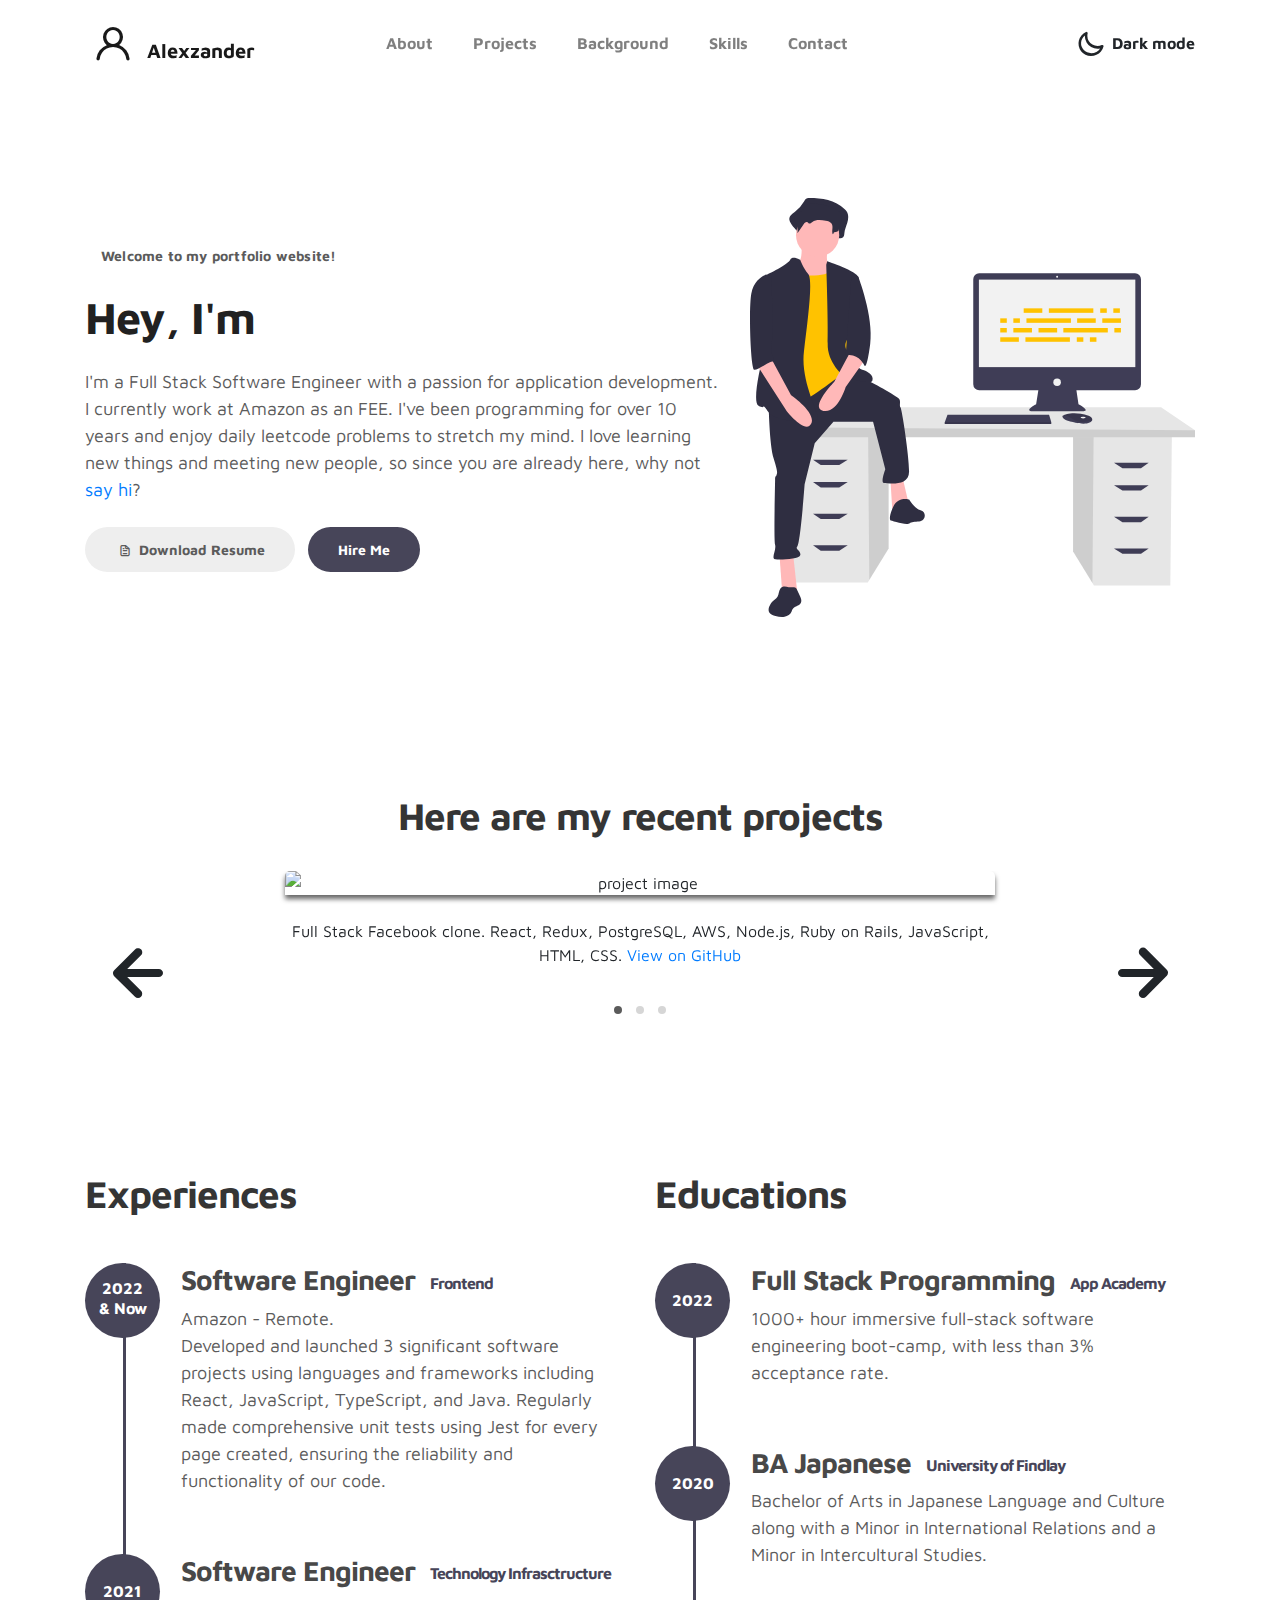
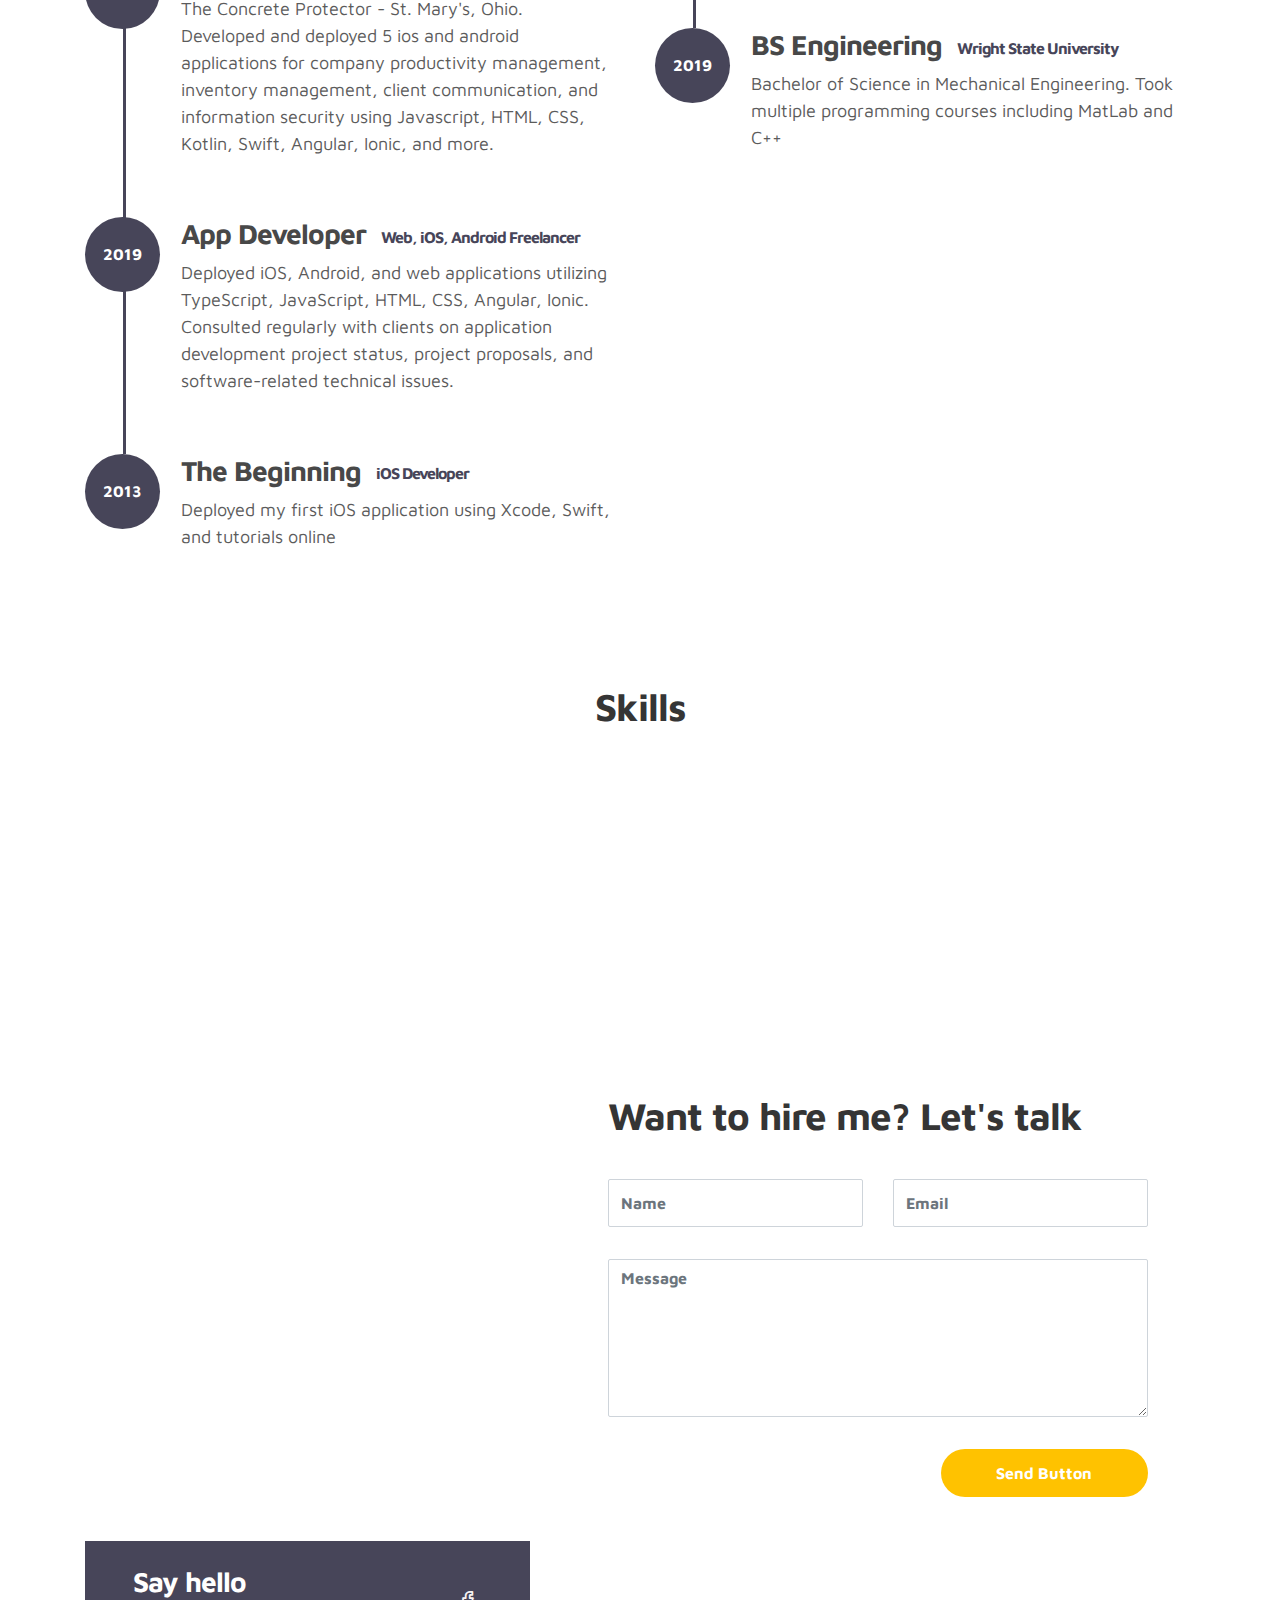
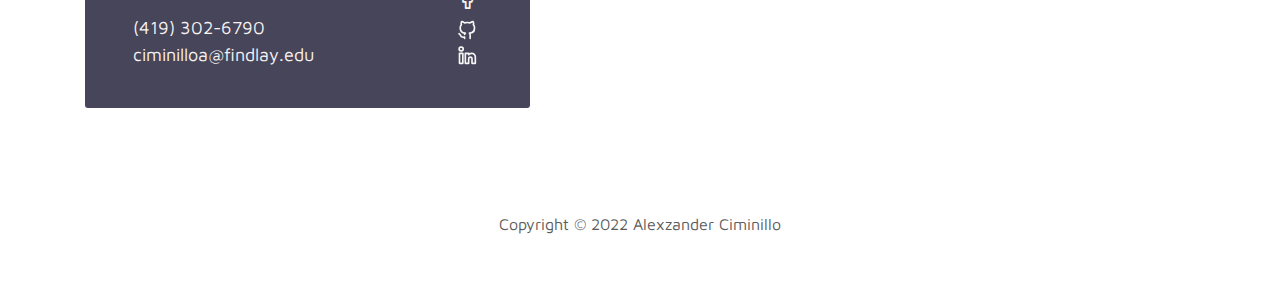
==== commit 43a57f12: "Update with Amazon info" ====
--- a/index.html
+++ b/index.html
@@ -30,7 +30,7 @@
     <!-- MENU -->
     <nav class="navbar navbar-expand-sm navbar-light">
         <div class="container">
-            <a class="navbar-brand" href="index.html"><i class='uil uil-user'></i> Alexander</a>
+            <a class="navbar-brand" href="index.html"><i class='uil uil-user'></i> Alexzander</a>
 
             <button class="navbar-toggler" type="button" data-toggle="collapse" data-target="#navbarNav" aria-controls="navbarNav" aria-expanded="false"
                 aria-label="Toggle navigation">
@@ -88,7 +88,7 @@
                                 </div>
                         </h1>
 
-                        <p>I'm a Full Stack Software Engineer with a passion for application development. I've been programming for over 10 years and enjoy daily leetcode problems to stretch my mind. I love learning new things and meeting new people, so since you are already here, why not <a href="#contact" class="custom-btn-link" >say hi</a>?</p>
+                        <p>I'm a Full Stack Software Engineer with a passion for application development. I currently work at Amazon as an FEE. I've been programming for over 10 years and enjoy daily leetcode problems to stretch my mind. I love learning new things and meeting new people, so since you are already here, why not <a href="#contact" class="custom-btn-link" >say hi</a>?</p>
                         
                         <div class="custom-btn-group mt-4">
                           <a href="https://drive.google.com/uc?export=download&id=1bitLEeStjbCLiDE1j7fvafGtCou4t-L4" class="btn mr-lg-2 custom-btn"><i class='uil uil-file-alt'></i> Download Resume</a>
@@ -128,8 +128,7 @@
                               <br>
                               <div class="img-text-size" >Full Stack Facebook clone. React, Redux, PostgreSQL, 
                                 AWS, Node.js, Ruby on Rails, JavaScript, HTML, CSS. 
-                                <a target="_blank" href="https://github.com/alex-ciminillo/freeBook" >View on GitHub</a> or 
-                                <a target="_blank" href="https://free--book.herokuapp.com/" >Try the demo</a>
+                                <a target="_blank" href="https://github.com/alex-ciminillo/freeBook" >View on GitHub</a>
                               </div>
                             </div>
                           </div>
@@ -158,8 +157,7 @@
                               <br>
                               <div class="img-text-size" >Competitive Multiplayer Flash Card Learning Platform. Mongoose, MongoDB, Express.js, Node.js, Validator.js,
                                 JavaScript, React, Redux, HTML, CSS. 
-                                <a target="_blank" href="https://github.com/amandac3600/Flip_Up" >View on GitHub</a> or 
-                                <a target="_blank" href="https://flipup.herokuapp.com/#/" >Try the demo</a>
+                                <a target="_blank" href="https://github.com/amandac3600/Flip_Up" >View on GitHub</a>
                               </div>
                             </div>
                           </div>
@@ -182,6 +180,20 @@
                   <h2 class="mb-4">Experiences</h2>
 
                     <div class="timeline">
+                      <div class="timeline-wrapper">
+                             <div class="timeline-yr current-yr">
+                                  <span>2022</span>
+                                  <span>& Now</span>
+                             </div>
+                             <div class="timeline-info">
+                                  <h3><span>Software Engineer</span><small>Frontend</small></h3>
+                                  <p>Amazon - Remote. <br> Developed and launched 3 significant software 
+                                    projects using languages and frameworks including React, JavaScript, 
+                                    TypeScript, and Java. Regularly made comprehensive unit tests 
+                                    using Jest for every page created, ensuring the reliability and 
+                                    functionality of our code.</p>
+                             </div>
+                        </div>
                         <div class="timeline-wrapper">
                              <div class="timeline-yr">
                                   <span>2021</span>
--- a/css/tooplate-style.css
+++ b/css/tooplate-style.css
@@ -354,6 +354,14 @@
   line-height: 75px;
 }
 
+.current-yr span:first-child {
+  margin-top: 15px;
+}
+
+.current-yr span {
+  line-height: 20px;
+}
+
 .timeline-info {
   display: inline-block;
   vertical-align: top;
